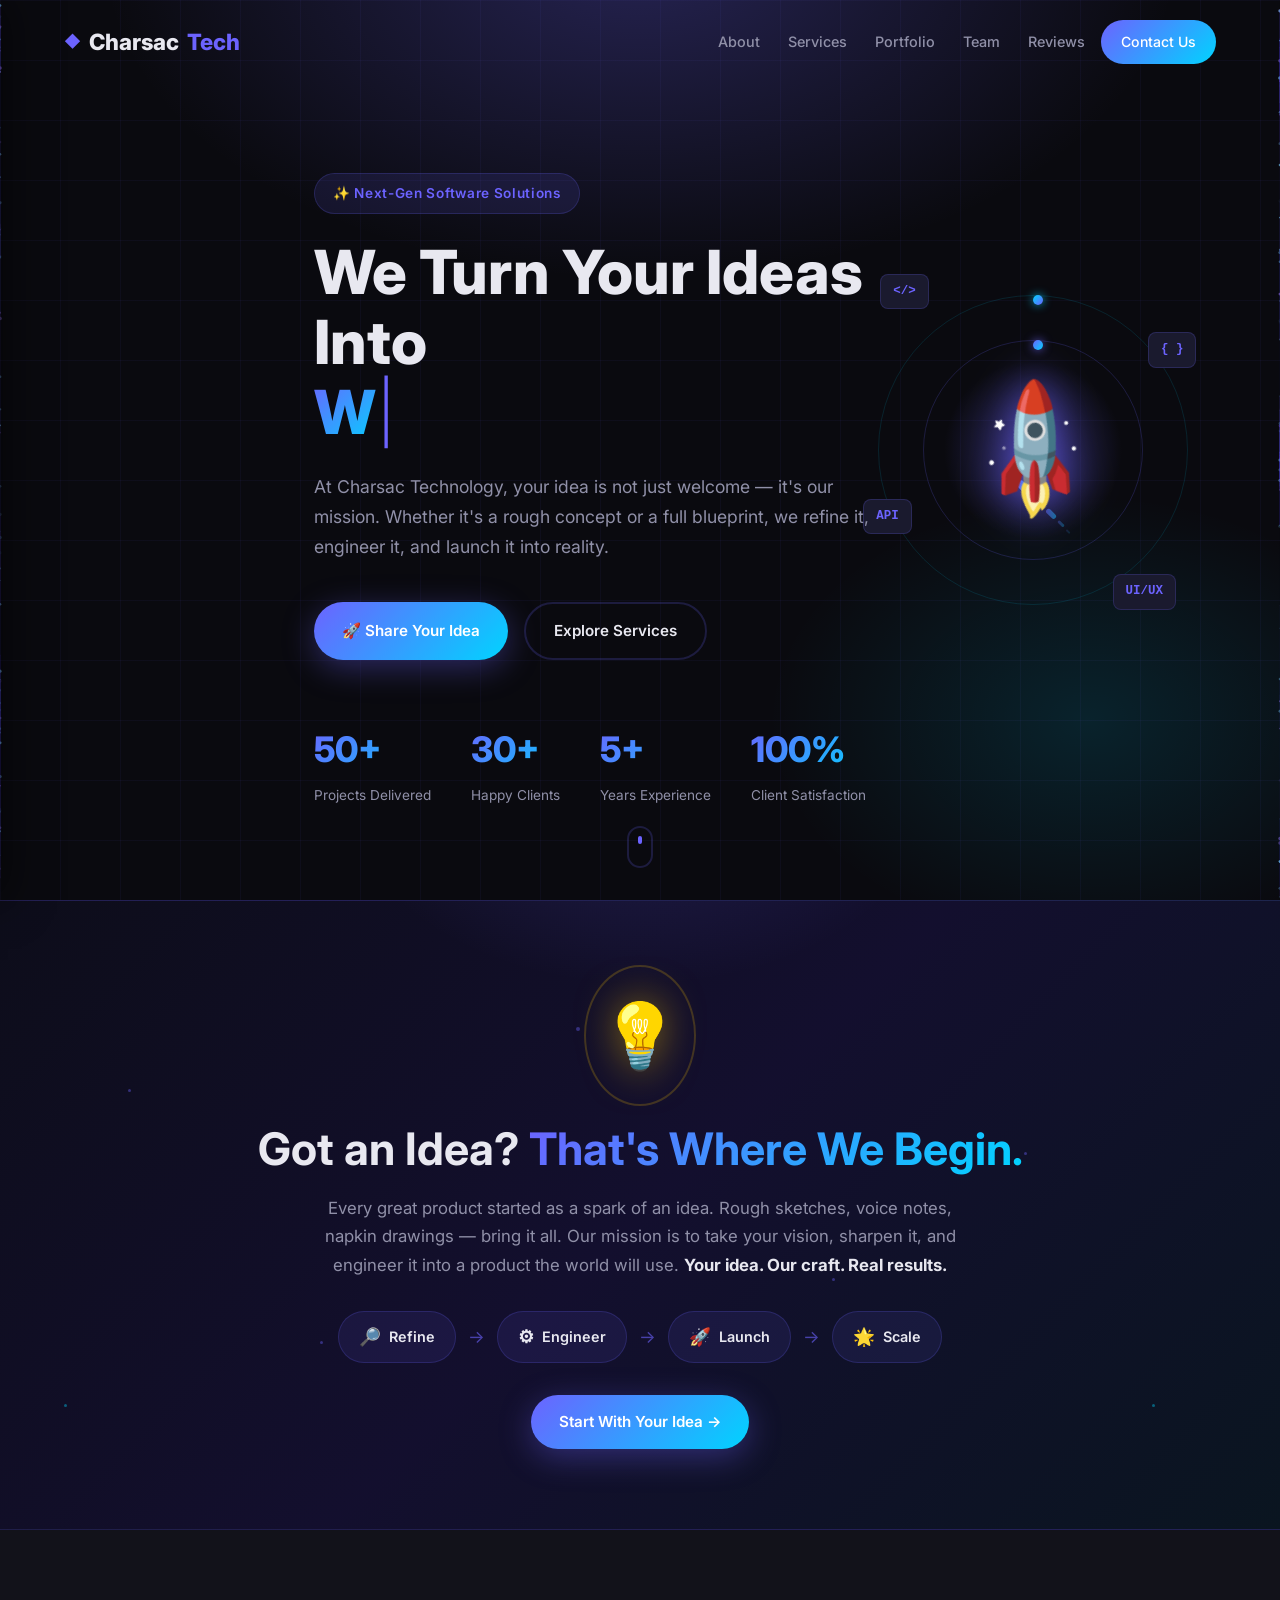
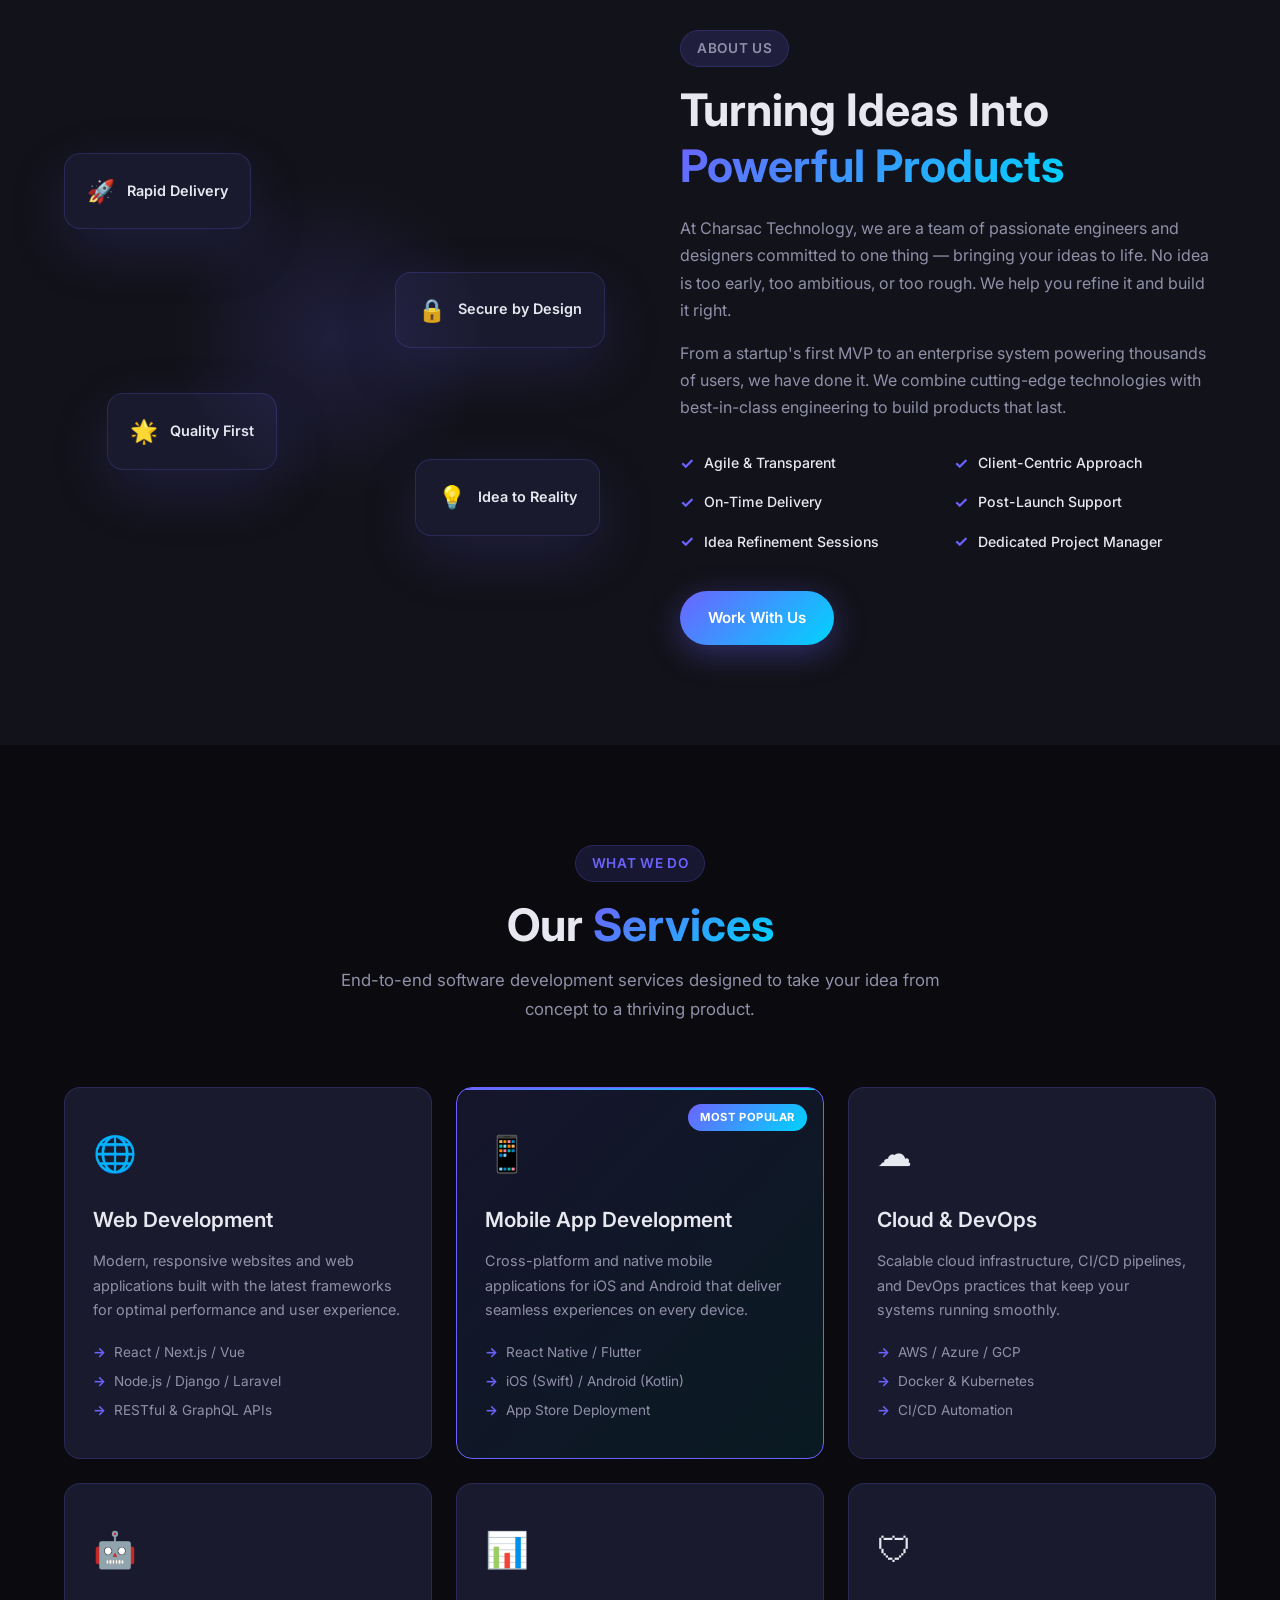
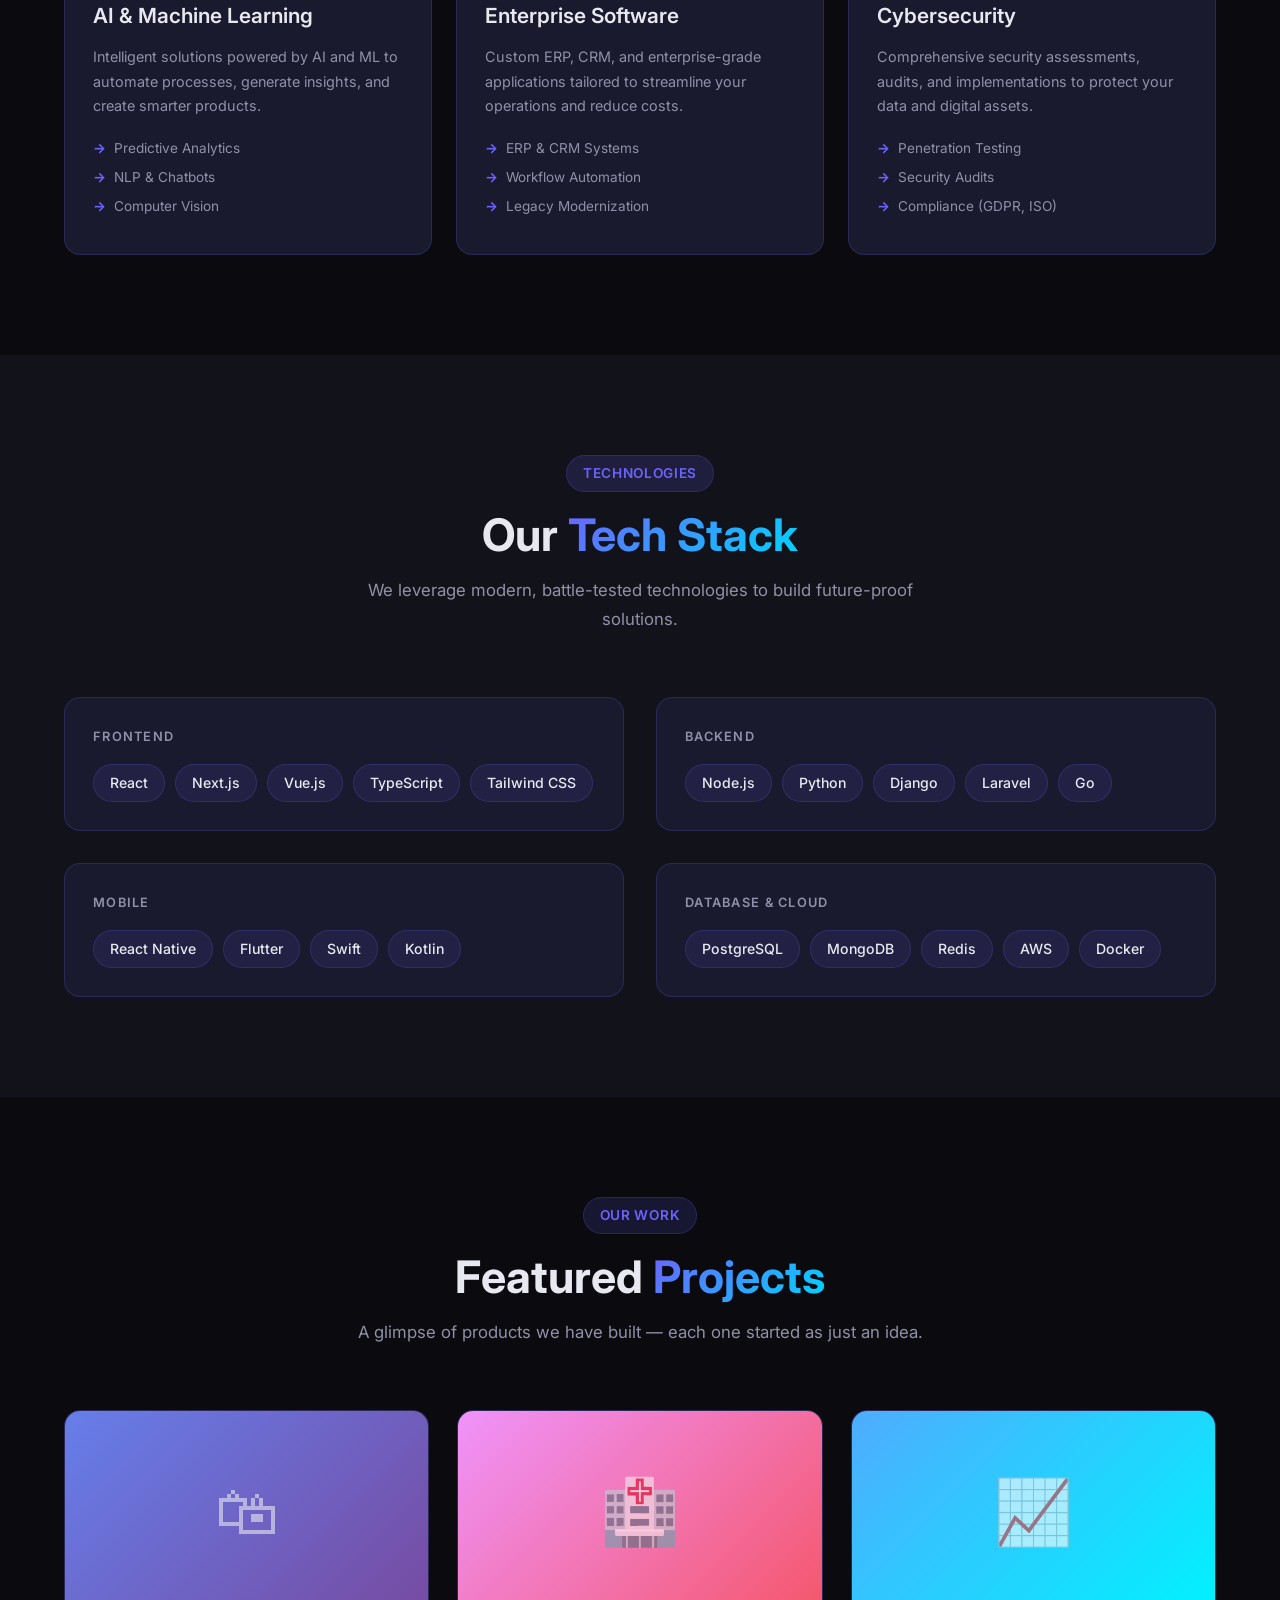
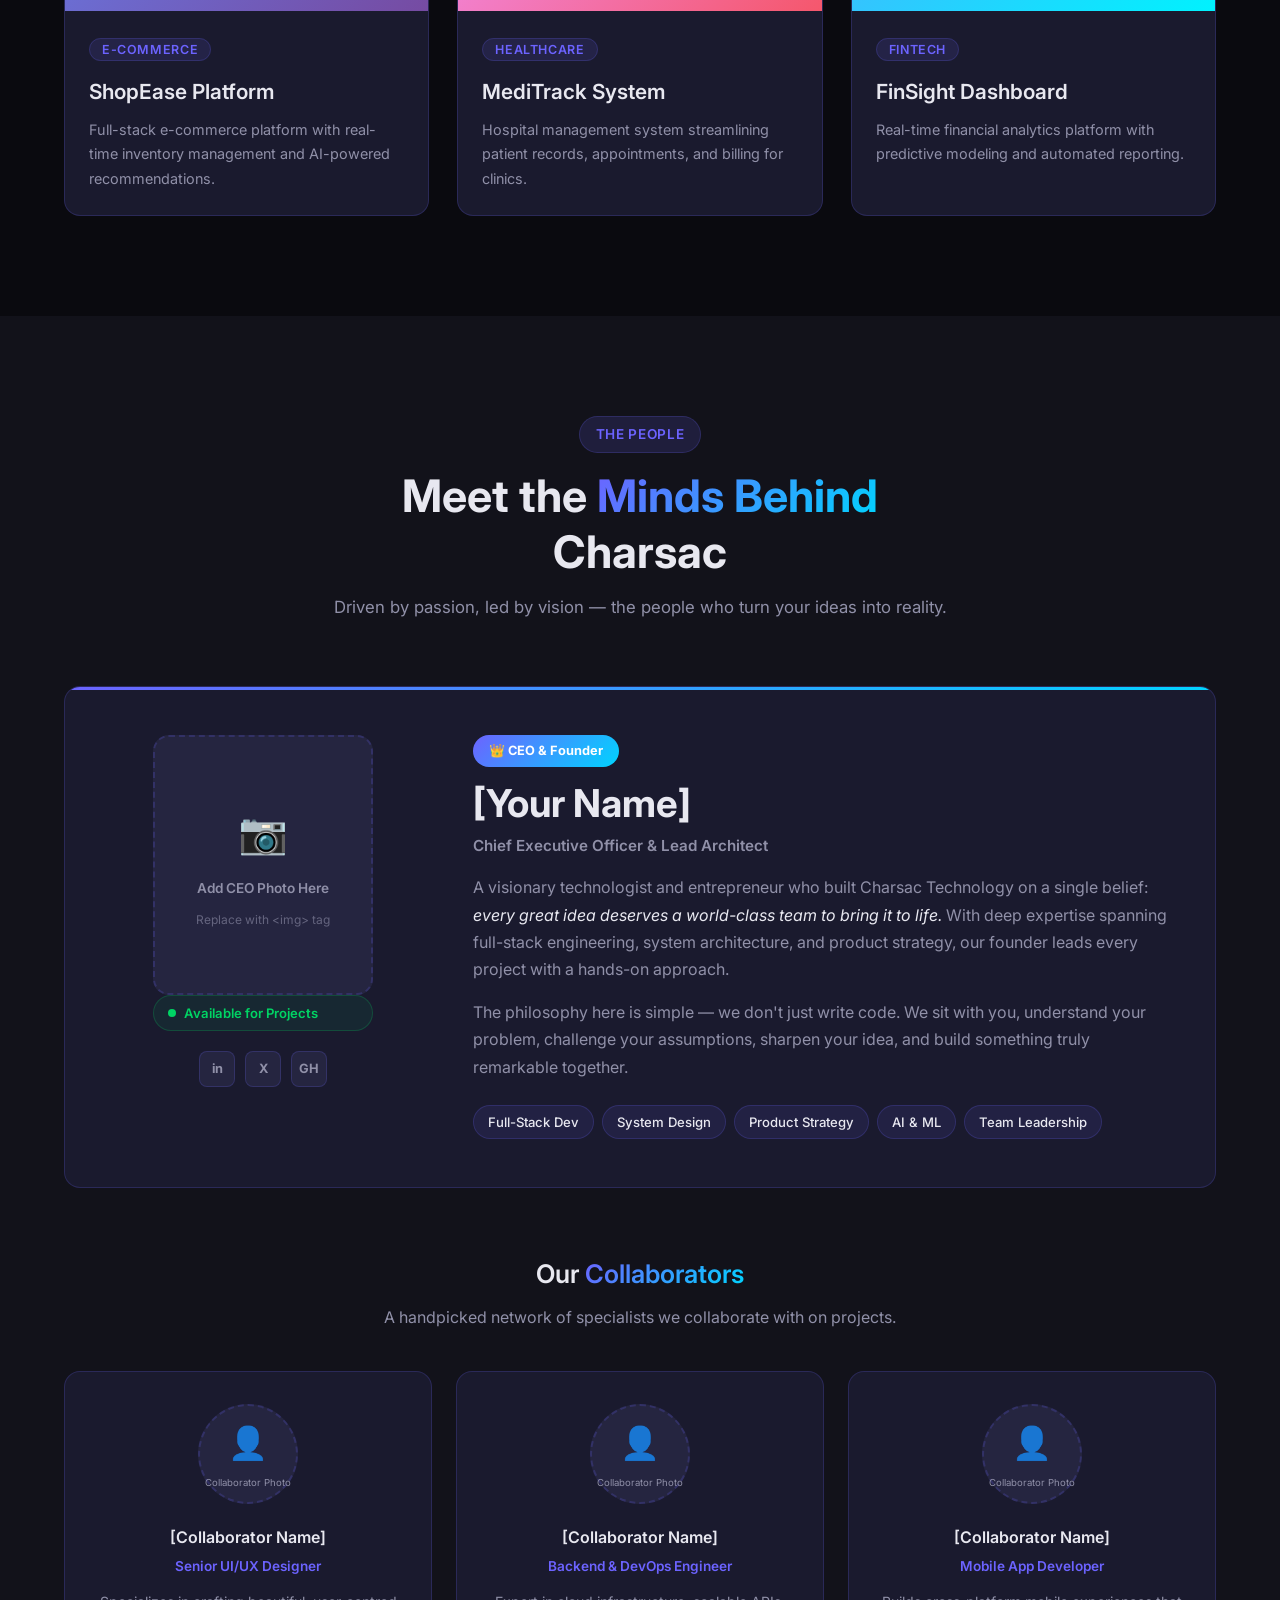
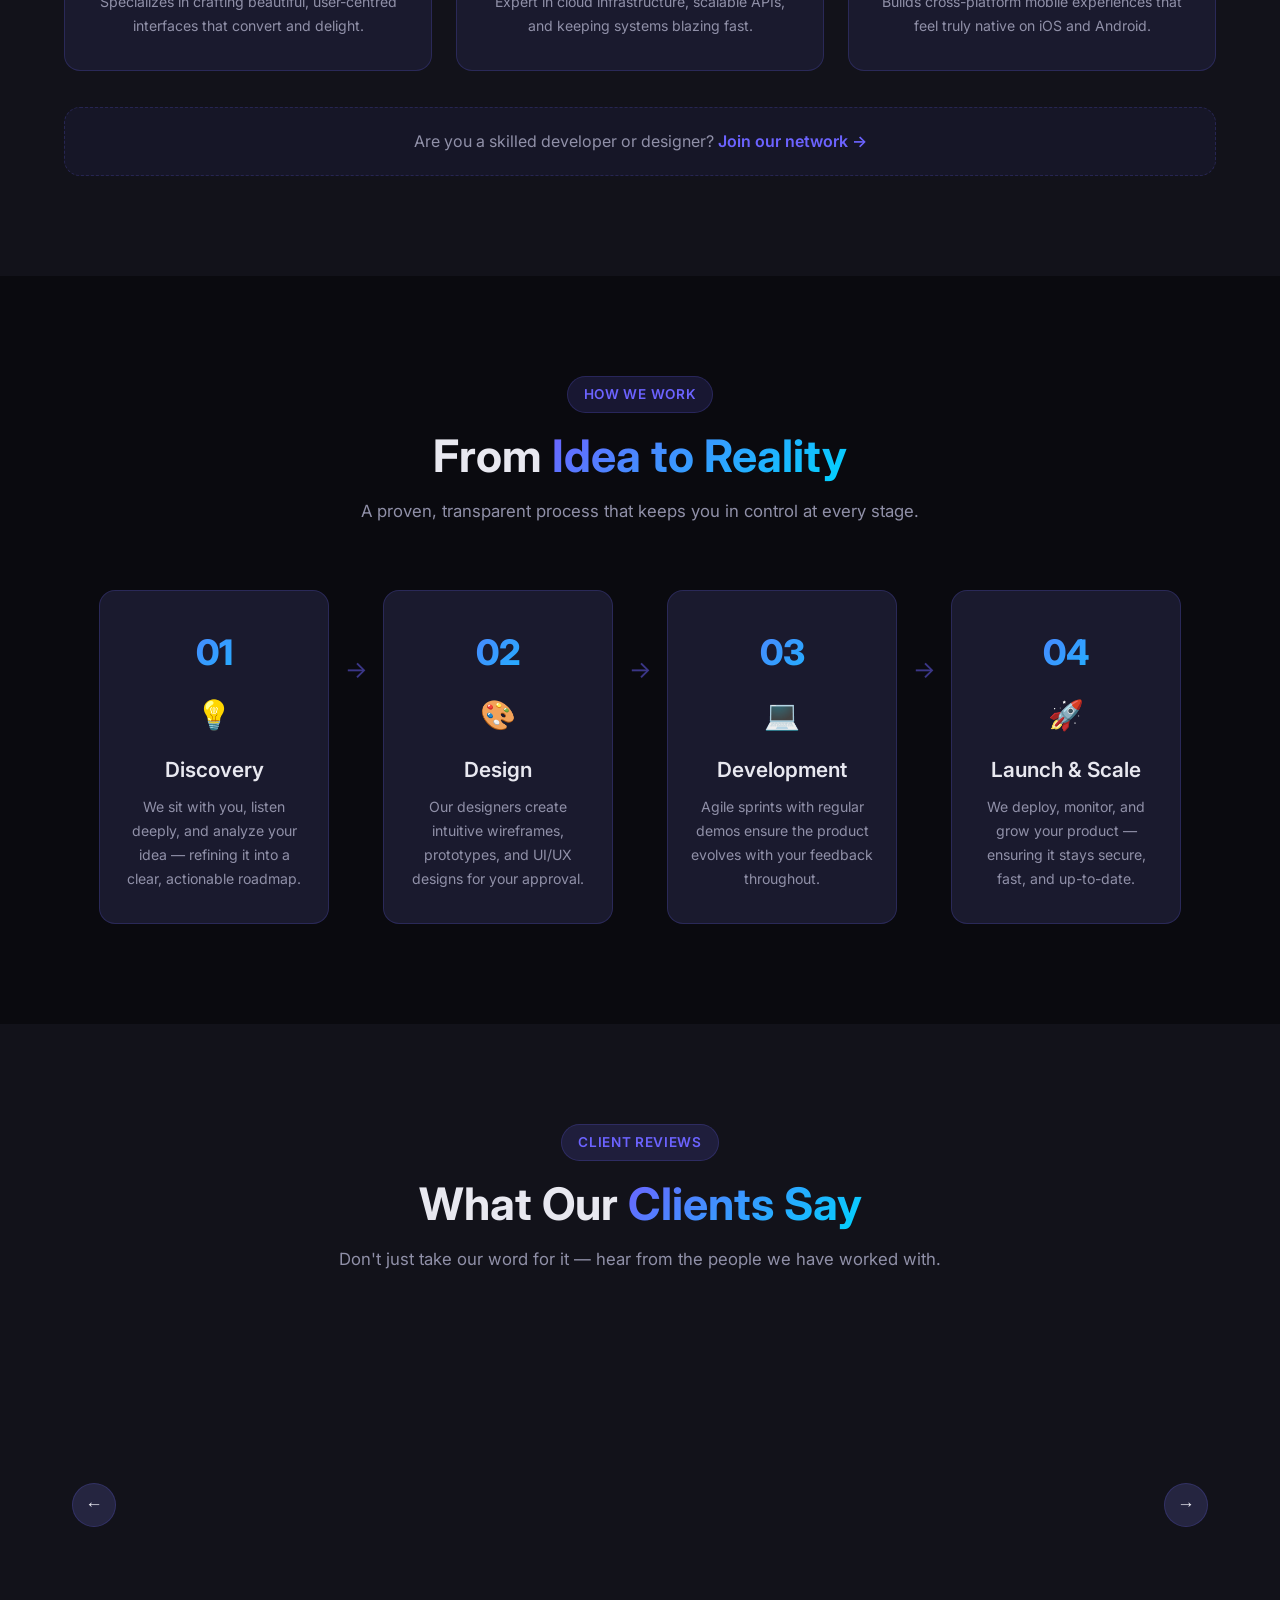
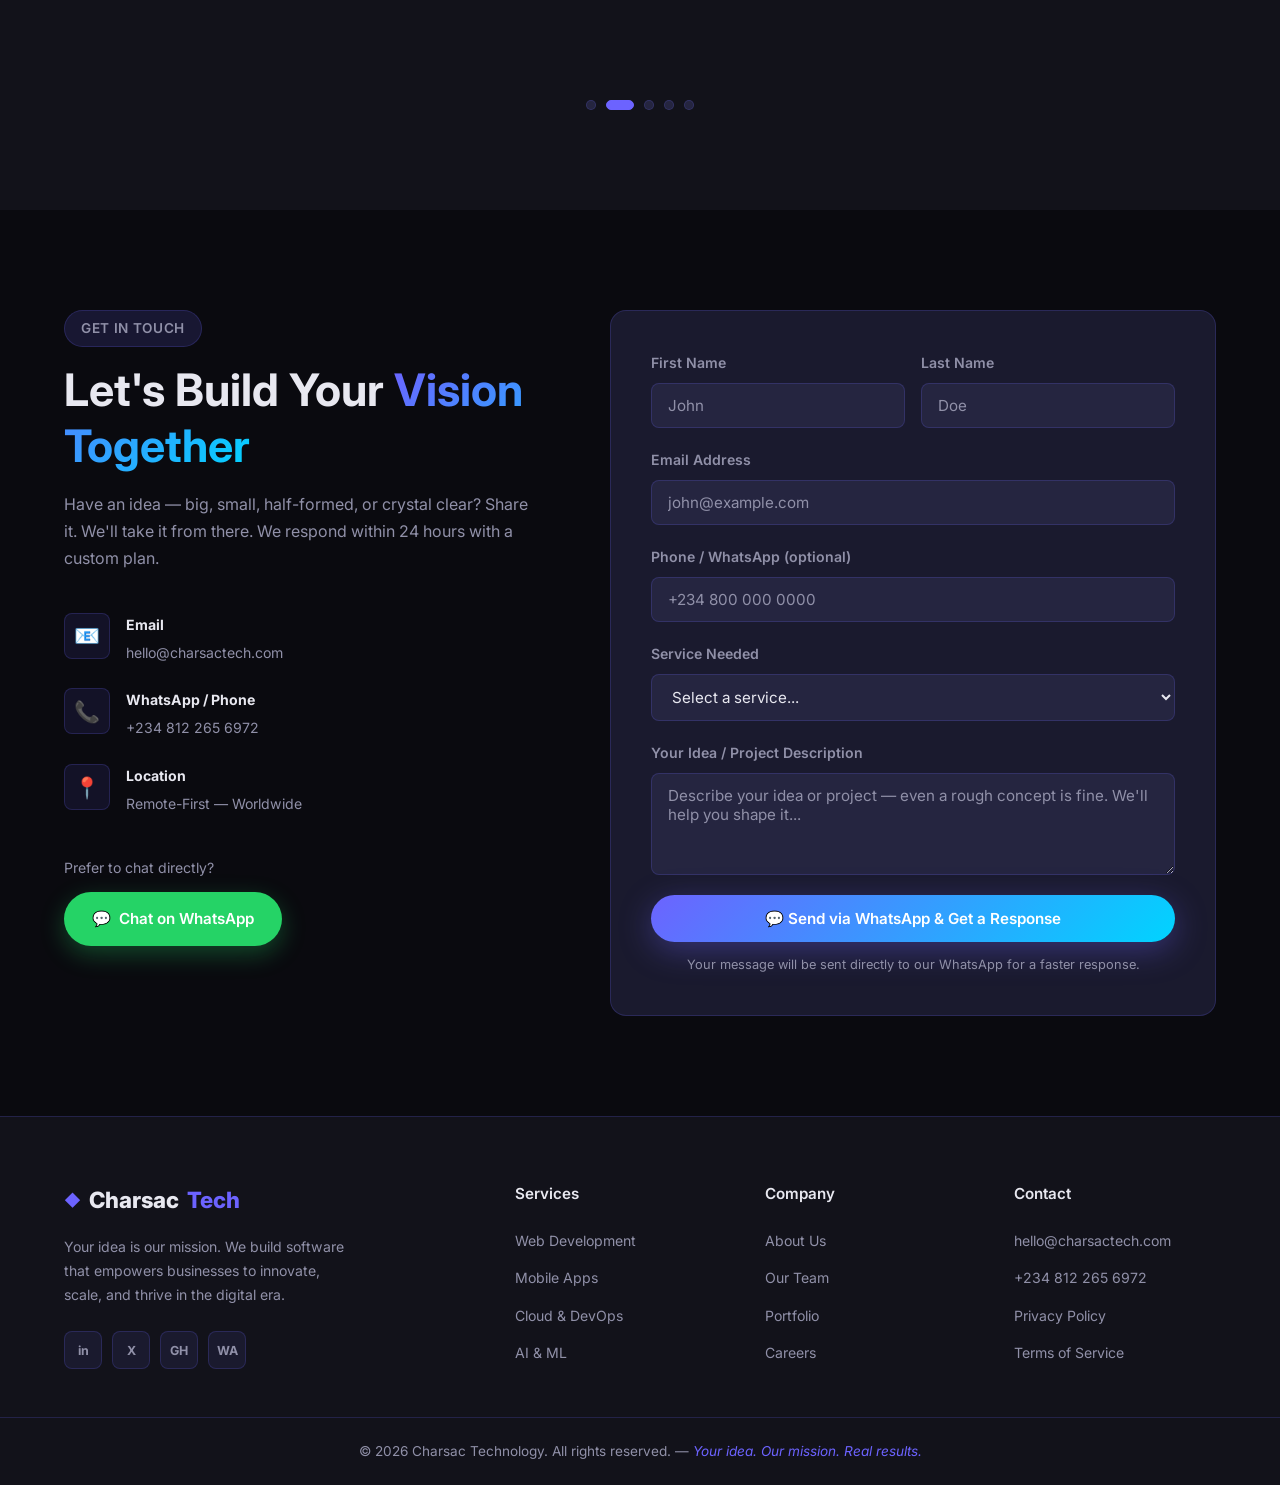
==== index.html @ 3bac7979 "Charsac Proposed Design" ====
<!DOCTYPE html>
<html lang="en">
<head>
  <meta charset="UTF-8" />
  <meta name="viewport" content="width=device-width, initial-scale=1.0" />
  <title>Charsac Technology | Software Development Company</title>
  <link href="https://fonts.googleapis.com/css2?family=Inter:wght@300;400;500;600;700;800&display=swap" rel="stylesheet" />
  <link rel="stylesheet" href="style.css" />
</head>
<body>

  <!-- OFFCANVAS OVERLAY -->
  <div class="offcanvas-overlay" id="offcanvasOverlay"></div>

  <!-- OFFCANVAS PANEL (outside navbar to avoid stacking context trap) -->
  <ul class="nav-links" id="navLinks">
    <button class="nav-close" id="navClose" aria-label="Close menu">&#10005;</button>
    <a href="#home" class="nav-brand">
      <span style="color:var(--primary)">&#9670;</span>
      Charsac<span style="color:var(--primary)">Tech</span>
    </a>
    <li><a href="#about">About</a></li>
    <li><a href="#services">Services</a></li>
    <li><a href="#portfolio">Portfolio</a></li>
    <li><a href="#team">Team</a></li>
    <li><a href="#testimonials">Reviews</a></li>
    <li><a href="#contact" class="btn-nav">Contact Us</a></li>
  </ul>

  <!-- NAVBAR -->
  <nav class="navbar" id="navbar">
    <div class="container nav-container">
      <a href="#" class="logo">
        <span class="logo-icon">&#9670;</span>
        Charsac<span class="accent">Tech</span>
      </a>
      <div class="nav-desktop-links">
        <a href="#about">About</a>
        <a href="#services">Services</a>
        <a href="#portfolio">Portfolio</a>
        <a href="#team">Team</a>
        <a href="#testimonials">Reviews</a>
        <a href="#contact" class="btn-nav">Contact Us</a>
      </div>
      <button class="hamburger" id="hamburger" aria-label="Toggle menu">
        <span></span><span></span><span></span>
      </button>
    </div>
  </nav>

  <!-- HERO -->
  <section class="hero" id="home">
    <canvas id="heroCanvas"></canvas>
    <div class="hero-bg"></div>

    <!-- Rocket Scene -->
    <div class="rocket-scene" aria-hidden="true">
      <div class="orbit-ring ring-1"></div>
      <div class="orbit-ring ring-2"></div>
      <div class="orbit-dot dot-1"></div>
      <div class="orbit-dot dot-2"></div>
      <div class="rocket-glow"></div>
      <div class="rocket-body">&#128640;</div>
      <div class="rocket-trail">
        <span></span><span></span><span></span><span></span><span></span>
      </div>
      <div class="code-float float-1">&lt;/&gt;</div>
      <div class="code-float float-2">{ }</div>
      <div class="code-float float-3">API</div>
      <div class="code-float float-4">UI/UX</div>
    </div>

    <div class="container hero-content">
      <p class="hero-tag">&#10024; Next-Gen Software Solutions</p>
      <h1>We Turn Your Ideas Into<br/><span class="gradient-text" id="typewriter"></span><span class="cursor">|</span></h1>
      <p class="hero-sub">At Charsac Technology, your idea is not just welcome — it's our mission. Whether it's a rough concept or a full blueprint, we refine it, engineer it, and launch it into reality.</p>
      <div class="hero-cta">
        <a href="#contact" class="btn btn-primary">&#128640; Share Your Idea</a>
        <a href="#services" class="btn btn-outline">Explore Services</a>
      </div>
      <div class="hero-stats">
        <div class="stat"><span>50+</span><p>Projects Delivered</p></div>
        <div class="stat"><span>30+</span><p>Happy Clients</p></div>
        <div class="stat"><span>5+</span><p>Years Experience</p></div>
        <div class="stat"><span>100%</span><p>Client Satisfaction</p></div>
      </div>
    </div>
    <div class="scroll-indicator">
      <div class="scroll-dot"></div>
    </div>
  </section>

  <!-- MISSION BANNER -->
  <section class="mission">
    <div class="mission-particles" aria-hidden="true">
      <span></span><span></span><span></span><span></span><span></span>
      <span></span><span></span><span></span>
    </div>
    <div class="container mission-content">
      <div class="mission-icon-wrap">
        <span class="mission-bulb">&#128161;</span>
        <div class="mission-pulse"></div>
      </div>
      <div class="mission-text">
        <h2>Got an Idea? <span class="gradient-text">That's Where We Begin.</span></h2>
        <p>Every great product started as a spark of an idea. Rough sketches, voice notes, napkin drawings — bring it all. Our mission is to take your vision, sharpen it, and engineer it into a product the world will use. <strong>Your idea. Our craft. Real results.</strong></p>
        <div class="mission-pillars">
          <div class="pillar"><span>&#128270;</span> Refine</div>
          <div class="pillar-arrow">&#8594;</div>
          <div class="pillar"><span>&#9881;</span> Engineer</div>
          <div class="pillar-arrow">&#8594;</div>
          <div class="pillar"><span>&#128640;</span> Launch</div>
          <div class="pillar-arrow">&#8594;</div>
          <div class="pillar"><span>&#127775;</span> Scale</div>
        </div>
      </div>
      <a href="#contact" class="btn btn-primary">Start With Your Idea &#8594;</a>
    </div>
  </section>

  <!-- ABOUT -->
  <section class="about section" id="about">
    <div class="container about-grid">
      <div class="about-visual">
        <div class="about-card card-1">
          <div class="card-icon">&#128640;</div>
          <p>Rapid Delivery</p>
        </div>
        <div class="about-card card-2">
          <div class="card-icon">&#128274;</div>
          <p>Secure by Design</p>
        </div>
        <div class="about-card card-3">
          <div class="card-icon">&#127775;</div>
          <p>Quality First</p>
        </div>
        <div class="about-card card-4">
          <div class="card-icon">&#128161;</div>
          <p>Idea to Reality</p>
        </div>
        <div class="about-blob"></div>
      </div>
      <div class="about-text">
        <p class="section-tag">About Us</p>
        <h2>Turning Ideas Into <span class="gradient-text">Powerful Products</span></h2>
        <p>At Charsac Technology, we are a team of passionate engineers and designers committed to one thing — bringing your ideas to life. No idea is too early, too ambitious, or too rough. We help you refine it and build it right.</p>
        <p>From a startup's first MVP to an enterprise system powering thousands of users, we have done it. We combine cutting-edge technologies with best-in-class engineering to build products that last.</p>
        <div class="about-values">
          <div class="value-item"><span class="check">&#10003;</span> Agile &amp; Transparent</div>
          <div class="value-item"><span class="check">&#10003;</span> Client-Centric Approach</div>
          <div class="value-item"><span class="check">&#10003;</span> On-Time Delivery</div>
          <div class="value-item"><span class="check">&#10003;</span> Post-Launch Support</div>
          <div class="value-item"><span class="check">&#10003;</span> Idea Refinement Sessions</div>
          <div class="value-item"><span class="check">&#10003;</span> Dedicated Project Manager</div>
        </div>
        <a href="#contact" class="btn btn-primary">Work With Us</a>
      </div>
    </div>
  </section>

  <!-- SERVICES -->
  <section class="services section" id="services">
    <div class="container">
      <div class="section-header">
        <p class="section-tag">What We Do</p>
        <h2>Our <span class="gradient-text">Services</span></h2>
        <p class="section-sub">End-to-end software development services designed to take your idea from concept to a thriving product.</p>
      </div>
      <div class="services-grid">
        <div class="service-card">
          <div class="service-icon">&#127760;</div>
          <h3>Web Development</h3>
          <p>Modern, responsive websites and web applications built with the latest frameworks for optimal performance and user experience.</p>
          <ul>
            <li>React / Next.js / Vue</li>
            <li>Node.js / Django / Laravel</li>
            <li>RESTful &amp; GraphQL APIs</li>
          </ul>
        </div>
        <div class="service-card featured">
          <div class="featured-badge">Most Popular</div>
          <div class="service-icon">&#128241;</div>
          <h3>Mobile App Development</h3>
          <p>Cross-platform and native mobile applications for iOS and Android that deliver seamless experiences on every device.</p>
          <ul>
            <li>React Native / Flutter</li>
            <li>iOS (Swift) / Android (Kotlin)</li>
            <li>App Store Deployment</li>
          </ul>
        </div>
        <div class="service-card">
          <div class="service-icon">&#9729;</div>
          <h3>Cloud &amp; DevOps</h3>
          <p>Scalable cloud infrastructure, CI/CD pipelines, and DevOps practices that keep your systems running smoothly.</p>
          <ul>
            <li>AWS / Azure / GCP</li>
            <li>Docker &amp; Kubernetes</li>
            <li>CI/CD Automation</li>
          </ul>
        </div>
        <div class="service-card">
          <div class="service-icon">&#129302;</div>
          <h3>AI &amp; Machine Learning</h3>
          <p>Intelligent solutions powered by AI and ML to automate processes, generate insights, and create smarter products.</p>
          <ul>
            <li>Predictive Analytics</li>
            <li>NLP &amp; Chatbots</li>
            <li>Computer Vision</li>
          </ul>
        </div>
        <div class="service-card">
          <div class="service-icon">&#128202;</div>
          <h3>Enterprise Software</h3>
          <p>Custom ERP, CRM, and enterprise-grade applications tailored to streamline your operations and reduce costs.</p>
          <ul>
            <li>ERP &amp; CRM Systems</li>
            <li>Workflow Automation</li>
            <li>Legacy Modernization</li>
          </ul>
        </div>
        <div class="service-card">
          <div class="service-icon">&#128737;</div>
          <h3>Cybersecurity</h3>
          <p>Comprehensive security assessments, audits, and implementations to protect your data and digital assets.</p>
          <ul>
            <li>Penetration Testing</li>
            <li>Security Audits</li>
            <li>Compliance (GDPR, ISO)</li>
          </ul>
        </div>
      </div>
    </div>
  </section>

  <!-- TECH STACK -->
  <section class="tech section" id="tech">
    <div class="container">
      <div class="section-header">
        <p class="section-tag">Technologies</p>
        <h2>Our <span class="gradient-text">Tech Stack</span></h2>
        <p class="section-sub">We leverage modern, battle-tested technologies to build future-proof solutions.</p>
      </div>
      <div class="tech-categories">
        <div class="tech-category">
          <h4>Frontend</h4>
          <div class="tech-pills">
            <span>React</span><span>Next.js</span><span>Vue.js</span><span>TypeScript</span><span>Tailwind CSS</span>
          </div>
        </div>
        <div class="tech-category">
          <h4>Backend</h4>
          <div class="tech-pills">
            <span>Node.js</span><span>Python</span><span>Django</span><span>Laravel</span><span>Go</span>
          </div>
        </div>
        <div class="tech-category">
          <h4>Mobile</h4>
          <div class="tech-pills">
            <span>React Native</span><span>Flutter</span><span>Swift</span><span>Kotlin</span>
          </div>
        </div>
        <div class="tech-category">
          <h4>Database &amp; Cloud</h4>
          <div class="tech-pills">
            <span>PostgreSQL</span><span>MongoDB</span><span>Redis</span><span>AWS</span><span>Docker</span>
          </div>
        </div>
      </div>
    </div>
  </section>

  <!-- PORTFOLIO -->
  <section class="portfolio section" id="portfolio">
    <div class="container">
      <div class="section-header">
        <p class="section-tag">Our Work</p>
        <h2>Featured <span class="gradient-text">Projects</span></h2>
        <p class="section-sub">A glimpse of products we have built — each one started as just an idea.</p>
      </div>
      <div class="portfolio-grid">
        <div class="portfolio-card">
          <div class="portfolio-img" style="background: linear-gradient(135deg, #667eea, #764ba2);">
            <div class="portfolio-overlay">
              <a href="#contact" class="btn btn-outline-sm">View Details</a>
            </div>
            <span class="portfolio-emoji">&#128717;</span>
          </div>
          <div class="portfolio-info">
            <span class="portfolio-tag">E-Commerce</span>
            <h3>ShopEase Platform</h3>
            <p>Full-stack e-commerce platform with real-time inventory management and AI-powered recommendations.</p>
          </div>
        </div>
        <div class="portfolio-card">
          <div class="portfolio-img" style="background: linear-gradient(135deg, #f093fb, #f5576c);">
            <div class="portfolio-overlay">
              <a href="#contact" class="btn btn-outline-sm">View Details</a>
            </div>
            <span class="portfolio-emoji">&#127973;</span>
          </div>
          <div class="portfolio-info">
            <span class="portfolio-tag">Healthcare</span>
            <h3>MediTrack System</h3>
            <p>Hospital management system streamlining patient records, appointments, and billing for clinics.</p>
          </div>
        </div>
        <div class="portfolio-card">
          <div class="portfolio-img" style="background: linear-gradient(135deg, #4facfe, #00f2fe);">
            <div class="portfolio-overlay">
              <a href="#contact" class="btn btn-outline-sm">View Details</a>
            </div>
            <span class="portfolio-emoji">&#128200;</span>
          </div>
          <div class="portfolio-info">
            <span class="portfolio-tag">FinTech</span>
            <h3>FinSight Dashboard</h3>
            <p>Real-time financial analytics platform with predictive modeling and automated reporting.</p>
          </div>
        </div>
      </div>
    </div>
  </section>

  <!-- TEAM / CEO -->
  <section class="team section" id="team">
    <div class="container">
      <div class="section-header">
        <p class="section-tag">The People</p>
        <h2>Meet the <span class="gradient-text">Minds Behind</span> Charsac</h2>
        <p class="section-sub">Driven by passion, led by vision — the people who turn your ideas into reality.</p>
      </div>

      <!-- CEO Spotlight -->
      <div class="ceo-spotlight">
        <div class="ceo-image-wrap">
          <div class="ceo-photo">
            <div class="photo-placeholder">
              <span class="photo-icon">&#128247;</span>
              <p>Add CEO Photo Here</p>
              <small>Replace with &lt;img&gt; tag</small>
            </div>
            <div class="ceo-status"><span class="status-dot"></span> Available for Projects</div>
          </div>
          <div class="ceo-social">
            <a href="#" aria-label="LinkedIn">in</a>
            <a href="#" aria-label="Twitter">X</a>
            <a href="#" aria-label="GitHub">GH</a>
          </div>
        </div>
        <div class="ceo-text">
          <span class="ceo-badge">&#128081; CEO &amp; Founder</span>
          <h2>[Your Name]</h2>
          <p class="ceo-title">Chief Executive Officer &amp; Lead Architect</p>
          <p>A visionary technologist and entrepreneur who built Charsac Technology on a single belief: <em>every great idea deserves a world-class team to bring it to life.</em> With deep expertise spanning full-stack engineering, system architecture, and product strategy, our founder leads every project with a hands-on approach.</p>
          <p>The philosophy here is simple — we don't just write code. We sit with you, understand your problem, challenge your assumptions, sharpen your idea, and build something truly remarkable together.</p>
          <div class="ceo-skills">
            <span>Full-Stack Dev</span><span>System Design</span><span>Product Strategy</span><span>AI &amp; ML</span><span>Team Leadership</span>
          </div>
        </div>
      </div>

      <!-- Collaborators -->
      <div class="collaborators">
        <h3 class="collab-title">Our <span class="gradient-text">Collaborators</span></h3>
        <p class="collab-sub">A handpicked network of specialists we collaborate with on projects.</p>
        <div class="collab-grid">
          <div class="collab-card">
            <div class="collab-photo">
              <div class="collab-placeholder">
                <span>&#128100;</span>
                <p>Collaborator Photo</p>
              </div>
            </div>
            <h4>[Collaborator Name]</h4>
            <p class="collab-role">Senior UI/UX Designer</p>
            <p class="collab-bio">Specializes in crafting beautiful, user-centred interfaces that convert and delight.</p>
          </div>
          <div class="collab-card">
            <div class="collab-photo">
              <div class="collab-placeholder">
                <span>&#128100;</span>
                <p>Collaborator Photo</p>
              </div>
            </div>
            <h4>[Collaborator Name]</h4>
            <p class="collab-role">Backend &amp; DevOps Engineer</p>
            <p class="collab-bio">Expert in cloud infrastructure, scalable APIs, and keeping systems blazing fast.</p>
          </div>
          <div class="collab-card">
            <div class="collab-photo">
              <div class="collab-placeholder">
                <span>&#128100;</span>
                <p>Collaborator Photo</p>
              </div>
            </div>
            <h4>[Collaborator Name]</h4>
            <p class="collab-role">Mobile App Developer</p>
            <p class="collab-bio">Builds cross-platform mobile experiences that feel truly native on iOS and Android.</p>
          </div>
        </div>
        <div class="join-team">
          <p>Are you a skilled developer or designer? <a href="#contact">Join our network &#8594;</a></p>
        </div>
      </div>
    </div>
  </section>

  <!-- PROCESS -->
  <section class="process section">
    <div class="container">
      <div class="section-header">
        <p class="section-tag">How We Work</p>
        <h2>From <span class="gradient-text">Idea to Reality</span></h2>
        <p class="section-sub">A proven, transparent process that keeps you in control at every stage.</p>
      </div>
      <div class="process-steps">
        <div class="process-step">
          <div class="step-num">01</div>
          <div class="step-icon">&#128161;</div>
          <h3>Discovery</h3>
          <p>We sit with you, listen deeply, and analyze your idea — refining it into a clear, actionable roadmap.</p>
        </div>
        <div class="process-arrow">&#8594;</div>
        <div class="process-step">
          <div class="step-num">02</div>
          <div class="step-icon">&#127912;</div>
          <h3>Design</h3>
          <p>Our designers create intuitive wireframes, prototypes, and UI/UX designs for your approval.</p>
        </div>
        <div class="process-arrow">&#8594;</div>
        <div class="process-step">
          <div class="step-num">03</div>
          <div class="step-icon">&#128187;</div>
          <h3>Development</h3>
          <p>Agile sprints with regular demos ensure the product evolves with your feedback throughout.</p>
        </div>
        <div class="process-arrow">&#8594;</div>
        <div class="process-step">
          <div class="step-num">04</div>
          <div class="step-icon">&#128640;</div>
          <h3>Launch &amp; Scale</h3>
          <p>We deploy, monitor, and grow your product — ensuring it stays secure, fast, and up-to-date.</p>
        </div>
      </div>
    </div>
  </section>

  <!-- TESTIMONIALS -->
  <section class="testimonials section" id="testimonials">
    <div class="container">
      <div class="section-header">
        <p class="section-tag">Client Reviews</p>
        <h2>What Our <span class="gradient-text">Clients Say</span></h2>
        <p class="section-sub">Don't just take our word for it — hear from the people we have worked with.</p>
      </div>
      <div class="testimonials-wrapper">
        <div class="testimonials-track" id="testimonialsTrack">

          <!-- Slide 1 -->
          <div class="testimonial-slide">
            <div class="testimonial-card">
              <div class="stars">&#9733;&#9733;&#9733;&#9733;&#9733;</div>
              <p class="testimonial-quote">"Charsac Technology turned my vague idea into a fully functional platform in under 3 months. They didn't just build what I asked — they improved it. The team's dedication and communication were exceptional throughout."</p>
              <div class="testimonial-author">
                <div class="author-avatar" style="background: linear-gradient(135deg, #6C63FF, #00D4FF);">
                  <span>AO</span>
                </div>
                <div>
                  <strong>Adebayo Okafor</strong>
                  <p>Founder, QuickMart Nigeria</p>
                </div>
              </div>
            </div>
          </div>

          <!-- Slide 2 -->
          <div class="testimonial-slide">
            <div class="testimonial-card">
              <div class="stars">&#9733;&#9733;&#9733;&#9733;&#9733;</div>
              <p class="testimonial-quote">"I came to them with just a concept scribbled in a notebook. Six months later we have a live healthcare app used by over 2,000 patients. They are more than developers — they are true partners in building something meaningful."</p>
              <div class="testimonial-author">
                <div class="author-avatar" style="background: linear-gradient(135deg, #f093fb, #f5576c);">
                  <span>FN</span>
                </div>
                <div>
                  <strong>Dr. Fatima Nwosu</strong>
                  <p>CEO, HealthBridge Africa</p>
                </div>
              </div>
            </div>
          </div>

          <!-- Slide 3 -->
          <div class="testimonial-slide">
            <div class="testimonial-card">
              <div class="stars">&#9733;&#9733;&#9733;&#9733;&#9733;</div>
              <p class="testimonial-quote">"Incredible team. Our fintech dashboard went from idea to production in record time. They challenged us to think bigger, delivered flawlessly, and have been rock-solid partners for post-launch support. Cannot recommend them enough."</p>
              <div class="testimonial-author">
                <div class="author-avatar" style="background: linear-gradient(135deg, #4facfe, #00f2fe);">
                  <span>EM</span>
                </div>
                <div>
                  <strong>Emmanuel Madu</strong>
                  <p>CTO, ClearPay Solutions</p>
                </div>
              </div>
            </div>
          </div>

          <!-- Slide 4 -->
          <div class="testimonial-slide">
            <div class="testimonial-card">
              <div class="stars">&#9733;&#9733;&#9733;&#9733;&#9733;</div>
              <p class="testimonial-quote">"What sets Charsac apart is their belief in your idea before you even fully believe in it yourself. They asked the right questions, pushed back where it mattered, and delivered a product that exceeded every expectation I had going in."</p>
              <div class="testimonial-author">
                <div class="author-avatar" style="background: linear-gradient(135deg, #43e97b, #38f9d7);">
                  <span>SI</span>
                </div>
                <div>
                  <strong>Sarah Ibrahim</strong>
                  <p>Product Lead, EduFlow Ltd</p>
                </div>
              </div>
            </div>
          </div>

          <!-- Slide 5 -->
          <div class="testimonial-slide">
            <div class="testimonial-card">
              <div class="stars">&#9733;&#9733;&#9733;&#9733;&#9733;</div>
              <p class="testimonial-quote">"Professional, proactive, and technically brilliant. They built our enterprise ERP system from the ground up and delivered on time. Their post-launch support is outstanding — any issue is resolved within hours."</p>
              <div class="testimonial-author">
                <div class="author-avatar" style="background: linear-gradient(135deg, #fa709a, #fee140);">
                  <span>KC</span>
                </div>
                <div>
                  <strong>Kingsley Chukwu</strong>
                  <p>Director of Operations, Vanta Group</p>
                </div>
              </div>
            </div>
          </div>

        </div>

        <!-- Slider Controls -->
        <button class="slider-btn prev-btn" id="prevBtn" aria-label="Previous">&#8592;</button>
        <button class="slider-btn next-btn" id="nextBtn" aria-label="Next">&#8594;</button>
      </div>

      <!-- Dots -->
      <div class="slider-dots" id="sliderDots">
        <button class="dot active" data-index="0" aria-label="Go to slide 1"></button>
        <button class="dot" data-index="1" aria-label="Go to slide 2"></button>
        <button class="dot" data-index="2" aria-label="Go to slide 3"></button>
        <button class="dot" data-index="3" aria-label="Go to slide 4"></button>
        <button class="dot" data-index="4" aria-label="Go to slide 5"></button>
      </div>
    </div>
  </section>

  <!-- CONTACT -->
  <section class="contact section" id="contact">
    <div class="container contact-grid">
      <div class="contact-info">
        <p class="section-tag">Get In Touch</p>
        <h2>Let's Build Your <span class="gradient-text">Vision Together</span></h2>
        <p>Have an idea — big, small, half-formed, or crystal clear? Share it. We'll take it from there. We respond within 24 hours with a custom plan.</p>
        <div class="contact-details">
          <div class="contact-item">
            <span class="contact-icon">&#128231;</span>
            <div>
              <strong>Email</strong>
              <p>hello@charsactech.com</p>
            </div>
          </div>
          <div class="contact-item">
            <span class="contact-icon">&#128222;</span>
            <div>
              <strong>WhatsApp / Phone</strong>
              <p>+234 812 265 6972</p>
            </div>
          </div>
          <div class="contact-item">
            <span class="contact-icon">&#128205;</span>
            <div>
              <strong>Location</strong>
              <p>Remote-First &mdash; Worldwide</p>
            </div>
          </div>
        </div>
        <div class="wa-direct">
          <p>Prefer to chat directly?</p>
          <a href="https://wa.me/2348122656972" target="_blank" rel="noopener" class="btn btn-wa">
            <span>&#128172;</span> Chat on WhatsApp
          </a>
        </div>
      </div>
      <form class="contact-form" id="contactForm" novalidate>
        <div class="form-row">
          <div class="form-group">
            <label for="fname">First Name</label>
            <input type="text" id="fname" placeholder="John" required />
          </div>
          <div class="form-group">
            <label for="lname">Last Name</label>
            <input type="text" id="lname" placeholder="Doe" required />
          </div>
        </div>
        <div class="form-group">
          <label for="email">Email Address</label>
          <input type="email" id="email" placeholder="john@example.com" required />
        </div>
        <div class="form-group">
          <label for="phone">Phone / WhatsApp (optional)</label>
          <input type="tel" id="phone" placeholder="+234 800 000 0000" />
        </div>
        <div class="form-group">
          <label for="service">Service Needed</label>
          <select id="service">
            <option value="">Select a service...</option>
            <option>Web Development</option>
            <option>Mobile App Development</option>
            <option>Cloud &amp; DevOps</option>
            <option>AI &amp; Machine Learning</option>
            <option>Enterprise Software</option>
            <option>Cybersecurity</option>
            <option>Just an Idea — Help Me Figure It Out</option>
          </select>
        </div>
        <div class="form-group">
          <label for="message">Your Idea / Project Description</label>
          <textarea id="message" rows="4" placeholder="Describe your idea or project — even a rough concept is fine. We'll help you shape it..." required></textarea>
        </div>
        <button type="submit" class="btn btn-primary btn-full" id="submitBtn">
          <span id="btnText">&#128172; Send via WhatsApp &amp; Get a Response</span>
        </button>
        <p class="form-note">Your message will be sent directly to our WhatsApp for a faster response.</p>
        <div class="form-success" id="formSuccess">
          &#128640; Message sent! Opening WhatsApp now. We'll get back to you shortly.
        </div>
      </form>
    </div>
  </section>

  <!-- FOOTER -->
  <footer class="footer">
    <div class="container footer-grid">
      <div class="footer-brand">
        <a href="#" class="logo">
          <span class="logo-icon">&#9670;</span>
          Charsac<span class="accent">Tech</span>
        </a>
        <p>Your idea is our mission. We build software that empowers businesses to innovate, scale, and thrive in the digital era.</p>
        <div class="social-links">
          <a href="#" aria-label="LinkedIn">in</a>
          <a href="#" aria-label="Twitter">X</a>
          <a href="#" aria-label="GitHub">GH</a>
          <a href="https://wa.me/2348122656972" target="_blank" rel="noopener" aria-label="WhatsApp">WA</a>
        </div>
      </div>
      <div class="footer-col">
        <h4>Services</h4>
        <ul>
          <li><a href="#services">Web Development</a></li>
          <li><a href="#services">Mobile Apps</a></li>
          <li><a href="#services">Cloud &amp; DevOps</a></li>
          <li><a href="#services">AI &amp; ML</a></li>
        </ul>
      </div>
      <div class="footer-col">
        <h4>Company</h4>
        <ul>
          <li><a href="#about">About Us</a></li>
          <li><a href="#team">Our Team</a></li>
          <li><a href="#portfolio">Portfolio</a></li>
          <li><a href="#contact">Careers</a></li>
        </ul>
      </div>
      <div class="footer-col">
        <h4>Contact</h4>
        <ul>
          <li><a href="mailto:hello@charsactech.com">hello@charsactech.com</a></li>
          <li><a href="https://wa.me/2348122656972" target="_blank" rel="noopener">+234 812 265 6972</a></li>
          <li><a href="#">Privacy Policy</a></li>
          <li><a href="#">Terms of Service</a></li>
        </ul>
      </div>
    </div>
    <div class="footer-bottom">
      <p>&copy; 2026 Charsac Technology. All rights reserved. &mdash; <em>Your idea. Our mission. Real results.</em></p>
    </div>
  </footer>

  <script src="script.js"></script>
</body>
</html>
---- style.css ----
/* ========================================
   CHARSAC TECHNOLOGY — STYLESHEET v2
   ======================================== */

*, *::before, *::after {
  box-sizing: border-box;
  margin: 0;
  padding: 0;
}

:root {
  --primary: #6C63FF;
  --primary-dark: #5A52D5;
  --secondary: #00D4FF;
  --accent: #FF6B6B;
  --green: #00D464;
  --wa: #25D366;
  --dark: #0A0A0F;
  --dark-2: #12121A;
  --dark-3: #1A1A2E;
  --dark-4: #252540;
  --text: #E8E8F0;
  --text-muted: #9090A8;
  --border: rgba(108, 99, 255, 0.2);
  --gradient: linear-gradient(135deg, #6C63FF, #00D4FF);
  --shadow: 0 20px 60px rgba(108, 99, 255, 0.15);
  --radius: 16px;
  --radius-sm: 8px;
  --transition: 0.3s ease;
}

html { scroll-behavior: smooth; }

body {
  font-family: 'Inter', -apple-system, BlinkMacSystemFont, sans-serif;
  background: var(--dark);
  color: var(--text);
  line-height: 1.7;
  overflow-x: hidden;
}

.container {
  max-width: 1200px;
  margin: 0 auto;
  padding: 0 24px;
}

.section { padding: 100px 0; }

/* ======== TYPOGRAPHY ======== */
h1 { font-size: clamp(2.4rem, 5vw, 3.8rem); font-weight: 800; line-height: 1.15; }
h2 { font-size: clamp(2rem, 3.5vw, 2.8rem); font-weight: 700; line-height: 1.25; }
h3 { font-size: 1.3rem; font-weight: 600; }
h4 { font-size: 1rem; font-weight: 600; }

.gradient-text {
  background: var(--gradient);
  -webkit-background-clip: text;
  -webkit-text-fill-color: transparent;
  background-clip: text;
}

.section-tag {
  display: inline-block;
  background: rgba(108, 99, 255, 0.15);
  color: var(--primary);
  border: 1px solid var(--border);
  border-radius: 100px;
  padding: 6px 16px;
  font-size: 0.85rem;
  font-weight: 600;
  letter-spacing: 0.05em;
  text-transform: uppercase;
  margin-bottom: 16px;
}

.section-header {
  text-align: center;
  max-width: 620px;
  margin: 0 auto 64px;
}

.section-sub {
  color: var(--text-muted);
  margin-top: 12px;
  font-size: 1.05rem;
}

/* ======== BUTTONS ======== */
.btn {
  display: inline-flex;
  align-items: center;
  gap: 8px;
  padding: 14px 28px;
  border-radius: 100px;
  font-weight: 600;
  font-size: 0.95rem;
  text-decoration: none;
  cursor: pointer;
  border: none;
  transition: var(--transition);
  white-space: nowrap;
  font-family: inherit;
}

.btn-primary {
  background: var(--gradient);
  color: #fff;
  box-shadow: 0 8px 32px rgba(108, 99, 255, 0.35);
}

.btn-primary:hover {
  transform: translateY(-2px);
  box-shadow: 0 12px 40px rgba(108, 99, 255, 0.5);
}

.btn-outline {
  background: transparent;
  color: var(--text);
  border: 2px solid var(--border);
}

.btn-outline:hover {
  border-color: var(--primary);
  color: var(--primary);
  background: rgba(108, 99, 255, 0.08);
}

.btn-outline-sm {
  display: inline-flex;
  align-items: center;
  padding: 10px 22px;
  border-radius: 100px;
  font-weight: 600;
  font-size: 0.85rem;
  text-decoration: none;
  background: rgba(255, 255, 255, 0.1);
  color: #fff;
  border: 2px solid rgba(255, 255, 255, 0.4);
  backdrop-filter: blur(10px);
  transition: var(--transition);
}

.btn-outline-sm:hover {
  background: rgba(255, 255, 255, 0.2);
  border-color: #fff;
}

.btn-wa {
  background: var(--wa);
  color: #fff;
  box-shadow: 0 8px 24px rgba(37, 211, 102, 0.3);
}

.btn-wa:hover {
  transform: translateY(-2px);
  box-shadow: 0 12px 32px rgba(37, 211, 102, 0.5);
}

.btn-full { width: 100%; justify-content: center; }

/* ======== NAVBAR ======== */
.navbar {
  position: fixed;
  top: 0;
  left: 0;
  right: 0;
  z-index: 1000;
  padding: 20px 0;
  transition: var(--transition);
}

.navbar.scrolled {
  background: rgba(10, 10, 15, 0.92);
  backdrop-filter: blur(20px);
  padding: 14px 0;
  border-bottom: 1px solid var(--border);
}

.nav-container {
  display: flex;
  align-items: center;
  justify-content: space-between;
}

.logo {
  font-size: 1.4rem;
  font-weight: 800;
  color: var(--text);
  text-decoration: none;
  display: flex;
  align-items: center;
  gap: 8px;
}

.logo-icon { color: var(--primary); font-size: 1rem; }
.accent { color: var(--primary); }

/* Desktop nav links */
.nav-desktop-links {
  display: flex;
  align-items: center;
  gap: 4px;
}

.nav-desktop-links a {
  color: var(--text-muted);
  text-decoration: none;
  font-weight: 500;
  font-size: 0.9rem;
  padding: 8px 12px;
  border-radius: var(--radius-sm);
  transition: var(--transition);
}

.nav-desktop-links a:hover { color: var(--text); }

/* Offcanvas panel — always fixed, slides in on mobile */
.nav-links {
  position: fixed;
  top: 0;
  left: 0;
  width: 280px;
  height: 100vh;
  background: var(--dark-2);
  border-right: 1px solid var(--border);
  padding: 72px 24px 40px;
  list-style: none;
  display: flex;
  flex-direction: column;
  gap: 4px;
  z-index: 1200;
  transform: translateX(-100%);
  transition: transform 0.35s cubic-bezier(0.4, 0, 0.2, 1);
  overflow-y: auto;
  box-shadow: 8px 0 40px rgba(0, 0, 0, 0.5);
}

.nav-links.open {
  transform: translateX(0);
}

.nav-links a {
  color: var(--text-muted);
  text-decoration: none;
  font-weight: 500;
  font-size: 1rem;
  padding: 12px 16px;
  border-radius: var(--radius-sm);
  transition: var(--transition);
  display: block;
  border-bottom: 1px solid rgba(108, 99, 255, 0.08);
}

.nav-links a:hover { color: var(--text); background: rgba(108,99,255,0.07); }

.nav-links .btn-nav {
  margin-top: 12px;
  text-align: center;
  border-bottom: none !important;
  background: var(--gradient);
  color: #fff !important;
  border-radius: 100px !important;
  padding: 12px 20px !important;
  display: block;
}

/* Close X button inside panel */
.nav-close {
  position: absolute;
  top: 18px;
  right: 18px;
  width: 36px;
  height: 36px;
  background: var(--dark-4);
  border: 1px solid var(--border);
  border-radius: 50%;
  display: flex;
  align-items: center;
  justify-content: center;
  cursor: pointer;
  color: var(--text);
  font-size: 1rem;
  line-height: 1;
  transition: var(--transition);
  flex-shrink: 0;
}

.nav-close:hover {
  background: var(--accent);
  border-color: var(--accent);
  color: #fff;
}

/* Panel brand row */
.nav-brand {
  display: flex !important;
  align-items: center;
  gap: 8px;
  font-size: 1.2rem;
  font-weight: 800;
  color: var(--text) !important;
  text-decoration: none;
  margin-bottom: 12px;
  padding-bottom: 16px;
  border-bottom: 1px solid var(--border) !important;
  background: none !important;
}

.btn-nav {
  background: var(--gradient) !important;
  color: #fff !important;
  padding: 10px 20px !important;
  border-radius: 100px !important;
  font-size: 0.88rem !important;
}

.hamburger {
  display: none;
  flex-direction: column;
  gap: 5px;
  background: none;
  border: none;
  cursor: pointer;
  padding: 4px;
  z-index: 1300;
  position: relative;
}

.hamburger span {
  display: block;
  width: 24px;
  height: 2px;
  background: var(--text);
  border-radius: 2px;
  transition: var(--transition);
}

/* ======== OFFCANVAS OVERLAY ======== */
.offcanvas-overlay {
  display: none;
  position: fixed;
  inset: 0;
  background: rgba(0, 0, 0, 0.65);
  z-index: 1050;
  opacity: 0;
  transition: opacity 0.35s ease;
}

.offcanvas-overlay.active {
  display: block;
  opacity: 1;
}

/* ======== HERO ======== */
.hero {
  min-height: 100vh;
  display: flex;
  align-items: center;
  position: relative;
  overflow: hidden;
  padding-top: 80px;
}

#heroCanvas {
  position: absolute;
  inset: 0;
  width: 100%;
  height: 100%;
  pointer-events: none;
  z-index: 0;
}

.hero-bg {
  position: absolute;
  inset: 0;
  background:
    radial-gradient(ellipse 70% 60% at 50% -5%, rgba(108, 99, 255, 0.28) 0%, transparent 60%),
    radial-gradient(ellipse 50% 50% at 85% 80%, rgba(0, 212, 255, 0.12) 0%, transparent 50%);
  z-index: 0;
}

.hero-bg::after {
  content: '';
  position: absolute;
  inset: 0;
  background-image:
    linear-gradient(rgba(108, 99, 255, 0.05) 1px, transparent 1px),
    linear-gradient(90deg, rgba(108, 99, 255, 0.05) 1px, transparent 1px);
  background-size: 60px 60px;
}

.hero-content {
  position: relative;
  z-index: 2;
  padding: 60px 24px;
  max-width: 700px;
}

.hero-tag {
  display: inline-flex;
  align-items: center;
  gap: 8px;
  background: rgba(108, 99, 255, 0.12);
  border: 1px solid var(--border);
  border-radius: 100px;
  padding: 8px 18px;
  font-size: 0.85rem;
  font-weight: 600;
  color: var(--primary);
  margin-bottom: 24px;
  letter-spacing: 0.05em;
  animation: fadeInDown 0.8s ease both;
}

.hero h1 {
  margin-bottom: 24px;
  animation: fadeInUp 0.8s ease 0.2s both;
  min-height: 2.4em;
}

/* Typewriter */
#typewriter {
  display: inline;
}

.cursor {
  display: inline-block;
  color: var(--primary);
  font-weight: 300;
  animation: blink 0.9s step-end infinite;
  margin-left: 2px;
}

@keyframes blink {
  0%, 100% { opacity: 1; }
  50% { opacity: 0; }
}

.hero-sub {
  font-size: 1.1rem;
  color: var(--text-muted);
  max-width: 560px;
  margin-bottom: 40px;
  animation: fadeInUp 0.8s ease 0.4s both;
}

.hero-cta {
  display: flex;
  gap: 16px;
  flex-wrap: wrap;
  margin-bottom: 60px;
  animation: fadeInUp 0.8s ease 0.6s both;
}

.hero-stats {
  display: flex;
  gap: 40px;
  flex-wrap: wrap;
  animation: fadeInUp 0.8s ease 0.8s both;
}

.stat span {
  display: block;
  font-size: 2.2rem;
  font-weight: 800;
  background: var(--gradient);
  -webkit-background-clip: text;
  -webkit-text-fill-color: transparent;
  background-clip: text;
}

.stat p {
  color: var(--text-muted);
  font-size: 0.85rem;
  margin-top: 4px;
}

/* ======== ROCKET SCENE ======== */
.rocket-scene {
  position: absolute;
  right: 6%;
  top: 50%;
  transform: translateY(-50%);
  width: 340px;
  height: 420px;
  z-index: 1;
  pointer-events: none;
}

.rocket-body {
  position: absolute;
  top: 50%;
  left: 50%;
  transform: translate(-50%, -50%) rotate(-45deg);
  font-size: 6rem;
  z-index: 4;
  animation: rocketFloat 3.5s ease-in-out infinite;
  filter: drop-shadow(0 0 20px rgba(108, 99, 255, 0.7));
}

@keyframes rocketFloat {
  0%, 100% { transform: translate(-50%, -50%) rotate(-45deg) translateY(0); }
  33%       { transform: translate(-50%, -50%) rotate(-45deg) translateY(-18px); }
  66%       { transform: translate(-50%, -50%) rotate(-45deg) translateY(-8px); }
}

.rocket-glow {
  position: absolute;
  top: 50%;
  left: 50%;
  transform: translate(-50%, -50%);
  width: 180px;
  height: 180px;
  background: radial-gradient(circle, rgba(108, 99, 255, 0.35) 0%, transparent 70%);
  border-radius: 50%;
  animation: glowPulse 2.5s ease-in-out infinite;
  z-index: 3;
}

@keyframes glowPulse {
  0%, 100% { transform: translate(-50%, -50%) scale(1); opacity: 0.8; }
  50%       { transform: translate(-50%, -50%) scale(1.3); opacity: 0.4; }
}

/* Rocket Trail */
.rocket-trail {
  position: absolute;
  top: 55%;
  left: 52%;
  transform: rotate(-45deg);
  display: flex;
  flex-direction: column;
  align-items: center;
  gap: 4px;
  z-index: 3;
}

.rocket-trail span {
  display: block;
  border-radius: 100px;
  background: var(--gradient);
  animation: trailFade 0.8s ease-in-out infinite alternate;
}

.rocket-trail span:nth-child(1) { width: 8px;  height: 18px; animation-delay: 0s;    opacity: 0.9; }
.rocket-trail span:nth-child(2) { width: 6px;  height: 14px; animation-delay: 0.1s; opacity: 0.7; }
.rocket-trail span:nth-child(3) { width: 5px;  height: 12px; animation-delay: 0.2s; opacity: 0.5; }
.rocket-trail span:nth-child(4) { width: 3px;  height: 8px;  animation-delay: 0.3s; opacity: 0.3; }
.rocket-trail span:nth-child(5) { width: 2px;  height: 5px;  animation-delay: 0.4s; opacity: 0.15; }

@keyframes trailFade {
  from { opacity: 0.9; transform: scaleX(1); }
  to   { opacity: 0.3; transform: scaleX(0.6); }
}

/* Orbit Rings */
.orbit-ring {
  position: absolute;
  top: 50%;
  left: 50%;
  border-radius: 50%;
  border: 1px solid var(--border);
  transform: translate(-50%, -50%);
}

.ring-1 {
  width: 220px;
  height: 220px;
  animation: spinRing 8s linear infinite;
}

.ring-2 {
  width: 310px;
  height: 310px;
  border-color: rgba(0, 212, 255, 0.12);
  animation: spinRing 14s linear infinite reverse;
}

@keyframes spinRing {
  from { transform: translate(-50%, -50%) rotate(0deg); }
  to   { transform: translate(-50%, -50%) rotate(360deg); }
}

/* Orbiting Dots */
.orbit-dot {
  position: absolute;
  width: 10px;
  height: 10px;
  border-radius: 50%;
  background: var(--gradient);
  box-shadow: 0 0 10px rgba(108, 99, 255, 0.8);
}

.dot-1 {
  top: calc(50% - 110px);
  left: 50%;
  transform-origin: 0 110px;
  animation: orbitDot 8s linear infinite;
}

.dot-2 {
  top: calc(50% - 155px);
  left: 50%;
  background: linear-gradient(135deg, #00D4FF, #6C63FF);
  box-shadow: 0 0 10px rgba(0, 212, 255, 0.8);
  transform-origin: 0 155px;
  animation: orbitDot 14s linear infinite reverse;
}

@keyframes orbitDot {
  from { transform: rotate(0deg) translateX(-5px); }
  to   { transform: rotate(360deg) translateX(-5px); }
}

/* Floating Code Tags */
.code-float {
  position: absolute;
  background: var(--dark-3);
  border: 1px solid var(--border);
  border-radius: var(--radius-sm);
  padding: 6px 12px;
  font-size: 0.78rem;
  font-weight: 700;
  color: var(--primary);
  font-family: 'Courier New', monospace;
  white-space: nowrap;
  z-index: 5;
}

.float-1 { top: 8%;  left: 5%;  animation: codeFloat 4s ease-in-out infinite; }
.float-2 { top: 22%; right: 2%; animation: codeFloat 5s ease-in-out infinite 0.5s; }
.float-3 { bottom: 30%; left: 0%; animation: codeFloat 4.5s ease-in-out infinite 1s; }
.float-4 { bottom: 12%; right: 8%; animation: codeFloat 3.8s ease-in-out infinite 1.5s; }

@keyframes codeFloat {
  0%, 100% { transform: translateY(0) rotate(-2deg); }
  50%       { transform: translateY(-12px) rotate(2deg); }
}

/* Scroll Indicator */
.scroll-indicator {
  position: absolute;
  bottom: 32px;
  left: 50%;
  transform: translateX(-50%);
  width: 26px;
  height: 42px;
  border: 2px solid var(--border);
  border-radius: 100px;
  display: flex;
  justify-content: center;
  padding-top: 8px;
  z-index: 2;
}

.scroll-dot {
  width: 4px;
  height: 8px;
  background: var(--primary);
  border-radius: 100px;
  animation: scrollBounce 1.8s infinite;
}

@keyframes scrollBounce {
  0%, 100% { transform: translateY(0); opacity: 1; }
  50%       { transform: translateY(10px); opacity: 0.4; }
}

/* ======== HERO FADE KEYFRAMES ======== */
@keyframes fadeInDown {
  from { opacity: 0; transform: translateY(-20px); }
  to   { opacity: 1; transform: translateY(0); }
}

@keyframes fadeInUp {
  from { opacity: 0; transform: translateY(24px); }
  to   { opacity: 1; transform: translateY(0); }
}

/* ======== MISSION BANNER ======== */
.mission {
  background: linear-gradient(135deg, #0D0D1A 0%, #130F2E 50%, #0A1520 100%);
  border-top: 1px solid var(--border);
  border-bottom: 1px solid var(--border);
  padding: 80px 0;
  position: relative;
  overflow: hidden;
  text-align: center;
}

.mission::before {
  content: '';
  position: absolute;
  top: -50%;
  left: 50%;
  transform: translateX(-50%);
  width: 600px;
  height: 400px;
  background: radial-gradient(ellipse, rgba(108, 99, 255, 0.18) 0%, transparent 70%);
  pointer-events: none;
}

.mission-particles {
  position: absolute;
  inset: 0;
  overflow: hidden;
  pointer-events: none;
}

.mission-particles span {
  position: absolute;
  width: 3px;
  height: 3px;
  background: var(--primary);
  border-radius: 50%;
  opacity: 0.4;
  animation: particleDrift 6s linear infinite;
}

.mission-particles span:nth-child(1) { left: 10%; top: 30%; animation-duration: 7s; animation-delay: 0s; }
.mission-particles span:nth-child(2) { left: 25%; top: 70%; animation-duration: 5s; animation-delay: 1s; }
.mission-particles span:nth-child(3) { left: 45%; top: 20%; animation-duration: 8s; animation-delay: 0.5s; width: 4px; height: 4px; }
.mission-particles span:nth-child(4) { left: 65%; top: 60%; animation-duration: 6s; animation-delay: 2s; }
.mission-particles span:nth-child(5) { left: 80%; top: 40%; animation-duration: 7s; animation-delay: 1.5s; }
.mission-particles span:nth-child(6) { left: 90%; top: 80%; animation-duration: 5s; animation-delay: 0.2s; background: var(--secondary); }
.mission-particles span:nth-child(7) { left: 5%;  top: 80%; animation-duration: 9s; animation-delay: 0.8s; background: var(--secondary); }
.mission-particles span:nth-child(8) { left: 55%; top: 85%; animation-duration: 6s; animation-delay: 3s; }

@keyframes particleDrift {
  0%   { transform: translateY(0) scale(1); opacity: 0.4; }
  50%  { opacity: 0.8; transform: translateY(-30px) scale(1.5); }
  100% { transform: translateY(-60px) scale(1); opacity: 0; }
}

.mission-content {
  position: relative;
  z-index: 1;
  display: flex;
  flex-direction: column;
  align-items: center;
  gap: 32px;
}

.mission-icon-wrap {
  position: relative;
  display: inline-flex;
  align-items: center;
  justify-content: center;
}

.mission-bulb {
  font-size: 4rem;
  filter: drop-shadow(0 0 20px rgba(255, 200, 0, 0.5));
  animation: bulbPop 2.5s ease-in-out infinite;
  display: block;
}

.mission-pulse {
  position: absolute;
  inset: -16px;
  border-radius: 50%;
  border: 2px solid rgba(255, 200, 0, 0.2);
  animation: pulsePing 2s ease-out infinite;
}

@keyframes bulbPop {
  0%, 100% { transform: scale(1); filter: drop-shadow(0 0 16px rgba(255, 200, 0, 0.5)); }
  50%       { transform: scale(1.1); filter: drop-shadow(0 0 30px rgba(255, 200, 0, 0.8)); }
}

@keyframes pulsePing {
  0%   { transform: scale(0.8); opacity: 1; }
  100% { transform: scale(1.8); opacity: 0; }
}

.mission-text h2 {
  font-size: clamp(1.8rem, 4vw, 2.8rem);
  margin-bottom: 16px;
}

.mission-text p {
  color: var(--text-muted);
  font-size: 1.05rem;
  max-width: 680px;
  margin: 0 auto 32px;
}

.mission-text strong { color: var(--text); }

.mission-pillars {
  display: flex;
  align-items: center;
  justify-content: center;
  gap: 12px;
  flex-wrap: wrap;
  margin-top: 8px;
}

.pillar {
  display: flex;
  align-items: center;
  gap: 8px;
  background: rgba(108, 99, 255, 0.1);
  border: 1px solid var(--border);
  border-radius: 100px;
  padding: 10px 20px;
  font-weight: 600;
  font-size: 0.9rem;
  transition: var(--transition);
}

.pillar:hover {
  background: rgba(108, 99, 255, 0.2);
  border-color: var(--primary);
  transform: translateY(-3px);
}

.pillar span { font-size: 1.1rem; }

.pillar-arrow {
  color: var(--primary);
  font-size: 1.1rem;
  opacity: 0.6;
}

/* ======== ABOUT ======== */
.about { background: var(--dark-2); }

.about-grid {
  display: grid;
  grid-template-columns: 1fr 1fr;
  gap: 80px;
  align-items: center;
}

.about-visual {
  position: relative;
  height: 440px;
}

.about-blob {
  position: absolute;
  width: 320px;
  height: 320px;
  background: radial-gradient(circle, rgba(108, 99, 255, 0.15) 0%, transparent 70%);
  border-radius: 50%;
  top: 50%;
  left: 50%;
  transform: translate(-50%, -50%);
  animation: glowPulse 4s ease-in-out infinite;
}

.about-card {
  position: absolute;
  background: var(--dark-3);
  border: 1px solid var(--border);
  border-radius: var(--radius);
  padding: 18px 22px;
  display: flex;
  align-items: center;
  gap: 12px;
  font-weight: 600;
  font-size: 0.9rem;
  box-shadow: var(--shadow);
  white-space: nowrap;
  animation: float 4s ease-in-out infinite;
}

.card-1 { top: 8%;  left: 0;    animation-delay: 0s; }
.card-2 { top: 35%; right: -5px; animation-delay: 0.7s; }
.card-3 { bottom: 20%; left: 8%;  animation-delay: 1.4s; }
.card-4 { bottom: 5%;  right: 0;  animation-delay: 2.1s; }

.card-icon { font-size: 1.4rem; }

@keyframes float {
  0%, 100% { transform: translateY(0); }
  50%       { transform: translateY(-10px); }
}

.about-text .section-tag { margin-bottom: 16px; }
.about-text h2 { margin-bottom: 20px; }
.about-text p { color: var(--text-muted); margin-bottom: 16px; }

.about-values {
  display: grid;
  grid-template-columns: 1fr 1fr;
  gap: 12px;
  margin: 28px 0 36px;
}

.value-item {
  display: flex;
  align-items: center;
  gap: 10px;
  font-size: 0.88rem;
  font-weight: 500;
}

.check { color: var(--primary); font-weight: 700; font-size: 1rem; }

/* ======== SERVICES ======== */
.services { background: var(--dark); }

.services-grid {
  display: grid;
  grid-template-columns: repeat(3, 1fr);
  gap: 24px;
}

.service-card {
  background: var(--dark-3);
  border: 1px solid var(--border);
  border-radius: var(--radius);
  padding: 36px 28px;
  transition: var(--transition);
  position: relative;
  overflow: hidden;
}

.service-card::before {
  content: '';
  position: absolute;
  top: 0; left: 0; right: 0;
  height: 2px;
  background: var(--gradient);
  transform: scaleX(0);
  transition: var(--transition);
}

.service-card:hover { transform: translateY(-6px); border-color: var(--primary); }
.service-card:hover::before { transform: scaleX(1); }

.service-card.featured {
  background: linear-gradient(135deg, rgba(108, 99, 255, 0.12), rgba(0, 212, 255, 0.08));
  border-color: var(--primary);
}

.service-card.featured::before { transform: scaleX(1); }

.featured-badge {
  position: absolute;
  top: 16px; right: 16px;
  background: var(--gradient);
  color: #fff;
  font-size: 0.7rem;
  font-weight: 700;
  padding: 4px 12px;
  border-radius: 100px;
  letter-spacing: 0.05em;
  text-transform: uppercase;
}

.service-icon { font-size: 2.2rem; margin-bottom: 18px; }
.service-card h3 { margin-bottom: 12px; }
.service-card p { color: var(--text-muted); font-size: 0.9rem; margin-bottom: 18px; }

.service-card ul { list-style: none; display: flex; flex-direction: column; gap: 6px; }

.service-card ul li {
  color: var(--text-muted);
  font-size: 0.85rem;
  display: flex;
  align-items: center;
  gap: 8px;
}

.service-card ul li::before { content: '→'; color: var(--primary); font-weight: 700; }

/* ======== TECH STACK ======== */
.tech { background: var(--dark-2); }

.tech-categories {
  display: grid;
  grid-template-columns: repeat(2, 1fr);
  gap: 32px;
}

.tech-category {
  background: var(--dark-3);
  border: 1px solid var(--border);
  border-radius: var(--radius);
  padding: 28px;
  transition: var(--transition);
}

.tech-category:hover { border-color: var(--primary); }

.tech-category h4 {
  color: var(--text-muted);
  text-transform: uppercase;
  letter-spacing: 0.1em;
  font-size: 0.8rem;
  margin-bottom: 16px;
}

.tech-pills { display: flex; flex-wrap: wrap; gap: 10px; }

.tech-pills span {
  background: rgba(108, 99, 255, 0.1);
  border: 1px solid var(--border);
  color: var(--text);
  padding: 6px 16px;
  border-radius: 100px;
  font-size: 0.88rem;
  font-weight: 500;
  transition: var(--transition);
  cursor: default;
}

.tech-pills span:hover {
  background: rgba(108, 99, 255, 0.25);
  border-color: var(--primary);
  color: var(--primary);
  transform: translateY(-2px);
}

/* ======== PORTFOLIO ======== */
.portfolio { background: var(--dark); }

.portfolio-grid {
  display: grid;
  grid-template-columns: repeat(3, 1fr);
  gap: 28px;
}

.portfolio-card {
  background: var(--dark-3);
  border: 1px solid var(--border);
  border-radius: var(--radius);
  overflow: hidden;
  transition: var(--transition);
}

.portfolio-card:hover { transform: translateY(-6px); box-shadow: var(--shadow); }

.portfolio-img {
  height: 200px;
  position: relative;
  display: flex;
  align-items: center;
  justify-content: center;
  overflow: hidden;
}

.portfolio-emoji { font-size: 4rem; opacity: 0.6; }

.portfolio-overlay {
  position: absolute;
  inset: 0;
  background: rgba(0, 0, 0, 0.55);
  display: flex;
  align-items: center;
  justify-content: center;
  opacity: 0;
  transition: var(--transition);
}

.portfolio-card:hover .portfolio-overlay { opacity: 1; }

.portfolio-info { padding: 24px; }

.portfolio-tag {
  background: rgba(108, 99, 255, 0.12);
  color: var(--primary);
  border: 1px solid var(--border);
  border-radius: 100px;
  padding: 3px 12px;
  font-size: 0.78rem;
  font-weight: 600;
  text-transform: uppercase;
  letter-spacing: 0.05em;
}

.portfolio-info h3 { margin: 12px 0 8px; }
.portfolio-info p { color: var(--text-muted); font-size: 0.9rem; }

/* ======== TEAM / CEO ======== */
.team { background: var(--dark-2); }

.ceo-spotlight {
  display: grid;
  grid-template-columns: 300px 1fr;
  gap: 60px;
  align-items: start;
  background: var(--dark-3);
  border: 1px solid var(--border);
  border-radius: var(--radius);
  padding: 48px;
  margin-bottom: 64px;
  position: relative;
  overflow: hidden;
}

.ceo-spotlight::before {
  content: '';
  position: absolute;
  top: 0; left: 0; right: 0;
  height: 3px;
  background: var(--gradient);
}

.ceo-image-wrap {
  display: flex;
  flex-direction: column;
  align-items: center;
  gap: 20px;
}

.ceo-photo {
  position: relative;
  width: 220px;
}

.photo-placeholder {
  width: 220px;
  height: 260px;
  border: 2px dashed var(--border);
  border-radius: var(--radius);
  display: flex;
  flex-direction: column;
  align-items: center;
  justify-content: center;
  gap: 10px;
  background: var(--dark-4);
  color: var(--text-muted);
  text-align: center;
  padding: 16px;
  cursor: pointer;
  transition: var(--transition);
}

.photo-placeholder:hover {
  border-color: var(--primary);
  background: rgba(108, 99, 255, 0.06);
}

/* When a real image is added, replace the placeholder div with:
   <img src="your-photo.jpg" alt="CEO Name" style="width:220px;height:260px;object-fit:cover;border-radius:16px;" />
*/

.photo-icon { font-size: 2.5rem; }
.photo-placeholder p { font-size: 0.85rem; font-weight: 600; }
.photo-placeholder small { font-size: 0.75rem; color: rgba(144,144,168,0.6); }

.ceo-status {
  display: flex;
  align-items: center;
  gap: 8px;
  font-size: 0.82rem;
  font-weight: 600;
  color: var(--green);
  background: rgba(0, 212, 100, 0.08);
  border: 1px solid rgba(0, 212, 100, 0.2);
  border-radius: 100px;
  padding: 6px 14px;
}

.status-dot {
  width: 8px;
  height: 8px;
  background: var(--green);
  border-radius: 50%;
  animation: statusPulse 2s ease-in-out infinite;
}

@keyframes statusPulse {
  0%, 100% { box-shadow: 0 0 0 0 rgba(0, 212, 100, 0.4); }
  50%       { box-shadow: 0 0 0 6px rgba(0, 212, 100, 0); }
}

.ceo-social {
  display: flex;
  gap: 10px;
}

.ceo-social a {
  width: 36px;
  height: 36px;
  background: var(--dark-4);
  border: 1px solid var(--border);
  border-radius: var(--radius-sm);
  display: flex;
  align-items: center;
  justify-content: center;
  color: var(--text-muted);
  text-decoration: none;
  font-size: 0.8rem;
  font-weight: 700;
  transition: var(--transition);
}

.ceo-social a:hover {
  background: var(--primary);
  border-color: var(--primary);
  color: #fff;
}

.ceo-badge {
  display: inline-block;
  background: var(--gradient);
  color: #fff;
  font-size: 0.8rem;
  font-weight: 700;
  padding: 5px 16px;
  border-radius: 100px;
  margin-bottom: 12px;
}

.ceo-text h2 { margin-bottom: 6px; font-size: clamp(1.8rem, 3vw, 2.4rem); }
.ceo-title { color: var(--primary); font-weight: 600; margin-bottom: 20px; font-size: 0.95rem; }
.ceo-text p { color: var(--text-muted); margin-bottom: 16px; }
.ceo-text em { color: var(--text); font-style: italic; }

.ceo-skills {
  display: flex;
  flex-wrap: wrap;
  gap: 8px;
  margin-top: 24px;
}

.ceo-skills span {
  background: rgba(108, 99, 255, 0.1);
  border: 1px solid var(--border);
  color: var(--text);
  padding: 5px 14px;
  border-radius: 100px;
  font-size: 0.82rem;
  font-weight: 500;
}

/* Collaborators */
.collab-title { text-align: center; margin-bottom: 8px; font-size: 1.6rem; }
.collab-sub { text-align: center; color: var(--text-muted); margin-bottom: 40px; }

.collab-grid {
  display: grid;
  grid-template-columns: repeat(3, 1fr);
  gap: 24px;
}

.collab-card {
  background: var(--dark-3);
  border: 1px solid var(--border);
  border-radius: var(--radius);
  padding: 32px 24px;
  text-align: center;
  transition: var(--transition);
}

.collab-card:hover { transform: translateY(-5px); border-color: var(--primary); box-shadow: var(--shadow); }

.collab-photo { margin: 0 auto 20px; width: 100px; }

.collab-placeholder {
  width: 100px;
  height: 100px;
  border: 2px dashed var(--border);
  border-radius: 50%;
  display: flex;
  flex-direction: column;
  align-items: center;
  justify-content: center;
  background: var(--dark-4);
  color: var(--text-muted);
  cursor: pointer;
  transition: var(--transition);
  gap: 4px;
}

.collab-placeholder:hover { border-color: var(--primary); }
.collab-placeholder span { font-size: 2rem; }
.collab-placeholder p { font-size: 0.6rem; text-align: center; }

/* For real image: replace with <img src="..." style="width:100px;height:100px;border-radius:50%;object-fit:cover;" /> */

.collab-card h4 { margin-bottom: 4px; }
.collab-role { color: var(--primary); font-size: 0.85rem; font-weight: 600; margin-bottom: 12px; }
.collab-bio { color: var(--text-muted); font-size: 0.88rem; }

.join-team {
  text-align: center;
  margin-top: 36px;
  padding: 20px;
  background: rgba(108, 99, 255, 0.06);
  border: 1px dashed var(--border);
  border-radius: var(--radius);
}

.join-team p { color: var(--text-muted); }
.join-team a { color: var(--primary); font-weight: 600; text-decoration: none; }
.join-team a:hover { text-decoration: underline; }

/* ======== PROCESS ======== */
.process { background: var(--dark); }

.process-steps {
  display: flex;
  align-items: flex-start;
  gap: 16px;
  flex-wrap: wrap;
  justify-content: center;
}

.process-step {
  flex: 1;
  min-width: 190px;
  max-width: 230px;
  text-align: center;
  padding: 32px 20px;
  background: var(--dark-3);
  border: 1px solid var(--border);
  border-radius: var(--radius);
  transition: var(--transition);
}

.process-step:hover { border-color: var(--primary); transform: translateY(-6px); box-shadow: var(--shadow); }

.step-num {
  font-size: 2.2rem;
  font-weight: 800;
  background: var(--gradient);
  -webkit-background-clip: text;
  -webkit-text-fill-color: transparent;
  background-clip: text;
  margin-bottom: 8px;
}

.step-icon { font-size: 1.8rem; margin-bottom: 12px; }
.process-step h3 { margin-bottom: 8px; }
.process-step p { color: var(--text-muted); font-size: 0.88rem; }

.process-arrow {
  font-size: 1.5rem;
  color: var(--primary);
  margin-top: 60px;
  opacity: 0.5;
  flex-shrink: 0;
}

/* ======== TESTIMONIALS ======== */
.testimonials { background: var(--dark-2); }

.testimonials-wrapper {
  position: relative;
  overflow: hidden;
  border-radius: var(--radius);
}

.testimonials-track {
  display: flex;
  transition: transform 0.55s cubic-bezier(0.4, 0, 0.2, 1);
  will-change: transform;
}

.testimonial-slide {
  flex: 0 0 100%;
  padding: 8px 4px;
}

.testimonial-card {
  background: var(--dark-3);
  border: 1px solid var(--border);
  border-radius: var(--radius);
  padding: 44px 48px;
  position: relative;
  overflow: hidden;
}

.testimonial-card::before {
  content: '\201C';
  position: absolute;
  top: -10px;
  left: 32px;
  font-size: 8rem;
  font-family: Georgia, serif;
  background: var(--gradient);
  -webkit-background-clip: text;
  -webkit-text-fill-color: transparent;
  background-clip: text;
  opacity: 0.25;
  line-height: 1;
  pointer-events: none;
}

.stars {
  color: #FFB800;
  font-size: 1.2rem;
  letter-spacing: 2px;
  margin-bottom: 20px;
}

.testimonial-quote {
  font-size: 1.1rem;
  color: var(--text);
  line-height: 1.8;
  font-style: italic;
  margin-bottom: 28px;
  max-width: 720px;
}

.testimonial-author {
  display: flex;
  align-items: center;
  gap: 16px;
}

.author-avatar {
  width: 52px;
  height: 52px;
  border-radius: 50%;
  display: flex;
  align-items: center;
  justify-content: center;
  font-weight: 800;
  font-size: 1.1rem;
  color: #fff;
  flex-shrink: 0;
}

.testimonial-author strong { display: block; font-size: 1rem; margin-bottom: 2px; }
.testimonial-author p { color: var(--text-muted); font-size: 0.88rem; }

/* Slider buttons */
.slider-btn {
  position: absolute;
  top: 50%;
  transform: translateY(-50%);
  width: 44px;
  height: 44px;
  background: var(--dark-4);
  border: 1px solid var(--border);
  border-radius: 50%;
  color: var(--text);
  font-size: 1.1rem;
  cursor: pointer;
  z-index: 10;
  transition: var(--transition);
  display: flex;
  align-items: center;
  justify-content: center;
}

.slider-btn:hover {
  background: var(--primary);
  border-color: var(--primary);
  color: #fff;
}

.prev-btn { left: 8px; }
.next-btn { right: 8px; }

/* Dots */
.slider-dots {
  display: flex;
  justify-content: center;
  gap: 10px;
  margin-top: 28px;
}

.slider-dots .dot {
  width: 10px;
  height: 10px;
  border-radius: 50%;
  background: var(--dark-4);
  border: 1px solid var(--border);
  cursor: pointer;
  transition: var(--transition);
  padding: 0;
}

.slider-dots .dot.active {
  background: var(--primary);
  border-color: var(--primary);
  width: 28px;
  border-radius: 100px;
}

/* ======== CONTACT ======== */
.contact { background: var(--dark); }

.contact-grid {
  display: grid;
  grid-template-columns: 1fr 1.3fr;
  gap: 80px;
  align-items: start;
}

.contact-info .section-tag { margin-bottom: 16px; }
.contact-info h2 { margin-bottom: 16px; }
.contact-info > p { color: var(--text-muted); margin-bottom: 40px; }

.contact-details { display: flex; flex-direction: column; gap: 24px; margin-bottom: 40px; }

.contact-item {
  display: flex;
  align-items: flex-start;
  gap: 16px;
}

.contact-icon {
  font-size: 1.3rem;
  width: 46px;
  height: 46px;
  background: rgba(108, 99, 255, 0.1);
  border: 1px solid var(--border);
  border-radius: var(--radius-sm);
  display: flex;
  align-items: center;
  justify-content: center;
  flex-shrink: 0;
}

.contact-item strong { display: block; font-size: 0.88rem; margin-bottom: 4px; }
.contact-item p { color: var(--text-muted); font-size: 0.88rem; }

.wa-direct p { color: var(--text-muted); font-size: 0.88rem; margin-bottom: 12px; }

/* Form */
.contact-form {
  background: var(--dark-3);
  border: 1px solid var(--border);
  border-radius: var(--radius);
  padding: 40px;
}

.form-row {
  display: grid;
  grid-template-columns: 1fr 1fr;
  gap: 16px;
}

.form-group {
  display: flex;
  flex-direction: column;
  gap: 8px;
  margin-bottom: 20px;
}

.form-group label {
  font-size: 0.88rem;
  font-weight: 600;
  color: var(--text-muted);
}

.form-group input,
.form-group select,
.form-group textarea {
  background: var(--dark-4);
  border: 1px solid var(--border);
  border-radius: var(--radius-sm);
  padding: 12px 16px;
  color: var(--text);
  font-family: inherit;
  font-size: 0.95rem;
  outline: none;
  transition: var(--transition);
  width: 100%;
}

.form-group input::placeholder,
.form-group textarea::placeholder { color: var(--text-muted); }

.form-group input:focus,
.form-group select:focus,
.form-group textarea:focus {
  border-color: var(--primary);
  background: rgba(108, 99, 255, 0.05);
}

.form-group select option { background: var(--dark-3); }
.form-group textarea { resize: vertical; }

.form-note {
  text-align: center;
  color: var(--text-muted);
  font-size: 0.8rem;
  margin-top: 12px;
}

.form-success {
  display: none;
  margin-top: 16px;
  padding: 14px;
  background: rgba(37, 211, 102, 0.1);
  border: 1px solid rgba(37, 211, 102, 0.3);
  border-radius: var(--radius-sm);
  color: var(--wa);
  font-size: 0.9rem;
  text-align: center;
  font-weight: 600;
}

/* ======== FOOTER ======== */
.footer {
  background: var(--dark-2);
  border-top: 1px solid var(--border);
  padding: 64px 0 0;
}

.footer-grid {
  display: grid;
  grid-template-columns: 2fr 1fr 1fr 1fr;
  gap: 48px;
  padding-bottom: 48px;
}

.footer-brand .logo { margin-bottom: 16px; display: inline-flex; }
.footer-brand p { color: var(--text-muted); font-size: 0.88rem; max-width: 280px; margin-bottom: 24px; }

.social-links { display: flex; gap: 10px; }

.social-links a {
  width: 38px;
  height: 38px;
  background: var(--dark-3);
  border: 1px solid var(--border);
  border-radius: var(--radius-sm);
  display: flex;
  align-items: center;
  justify-content: center;
  color: var(--text-muted);
  text-decoration: none;
  font-size: 0.78rem;
  font-weight: 700;
  transition: var(--transition);
}

.social-links a:hover {
  background: var(--primary);
  border-color: var(--primary);
  color: #fff;
}

.footer-col h4 { color: var(--text); margin-bottom: 20px; font-size: 0.95rem; }
.footer-col ul { list-style: none; display: flex; flex-direction: column; gap: 10px; }

.footer-col a {
  color: var(--text-muted);
  text-decoration: none;
  font-size: 0.88rem;
  transition: var(--transition);
}

.footer-col a:hover { color: var(--primary); }

.footer-bottom {
  border-top: 1px solid var(--border);
  padding: 22px 24px;
  text-align: center;
}

.footer-bottom p { color: var(--text-muted); font-size: 0.85rem; }
.footer-bottom em { color: var(--primary); }

/* ======== RESPONSIVE ======== */
@media (max-width: 1100px) {
  .rocket-scene { display: none; }
  .hero-content { max-width: 100%; }
  .services-grid { grid-template-columns: repeat(2, 1fr); }
  .ceo-spotlight { grid-template-columns: 1fr; gap: 32px; }
  .ceo-image-wrap { flex-direction: row; align-items: flex-start; gap: 24px; }
}

@media (max-width: 768px) {
  .section { padding: 72px 0; }

  .nav-desktop-links { display: none; }
  .hamburger { display: flex; }
  .nav-container { position: relative; }

  .hero-stats { gap: 28px; }

  .about-grid { grid-template-columns: 1fr; }
  .about-visual { display: none; }

  .services-grid { grid-template-columns: 1fr; }
  .portfolio-grid { grid-template-columns: 1fr; }
  .tech-categories { grid-template-columns: 1fr; }
  .collab-grid { grid-template-columns: 1fr; }

  .ceo-spotlight { padding: 28px 20px; }
  .ceo-image-wrap { flex-direction: column; align-items: center; }

  .contact-grid { grid-template-columns: 1fr; gap: 48px; }
  .contact-form { padding: 28px 20px; }
  .form-row { grid-template-columns: 1fr; }

  .footer-grid { grid-template-columns: 1fr 1fr; gap: 32px; }

  .process-arrow { display: none; }
  .process-steps { flex-direction: column; align-items: center; }
  .process-step { max-width: 100%; width: 100%; }

  .testimonial-card { padding: 28px 24px; }
  .testimonial-quote { font-size: 0.98rem; }

  .mission-pillars { gap: 8px; }
  .pillar { padding: 8px 14px; font-size: 0.82rem; }
}

@media (max-width: 480px) {
  .hero-cta { flex-direction: column; }
  .footer-grid { grid-template-columns: 1fr; }
  .about-values { grid-template-columns: 1fr; }
  .mission-text p { font-size: 0.95rem; }
  .slider-btn { width: 36px; height: 36px; }
  .prev-btn { left: 4px; }
  .next-btn { right: 4px; }
}
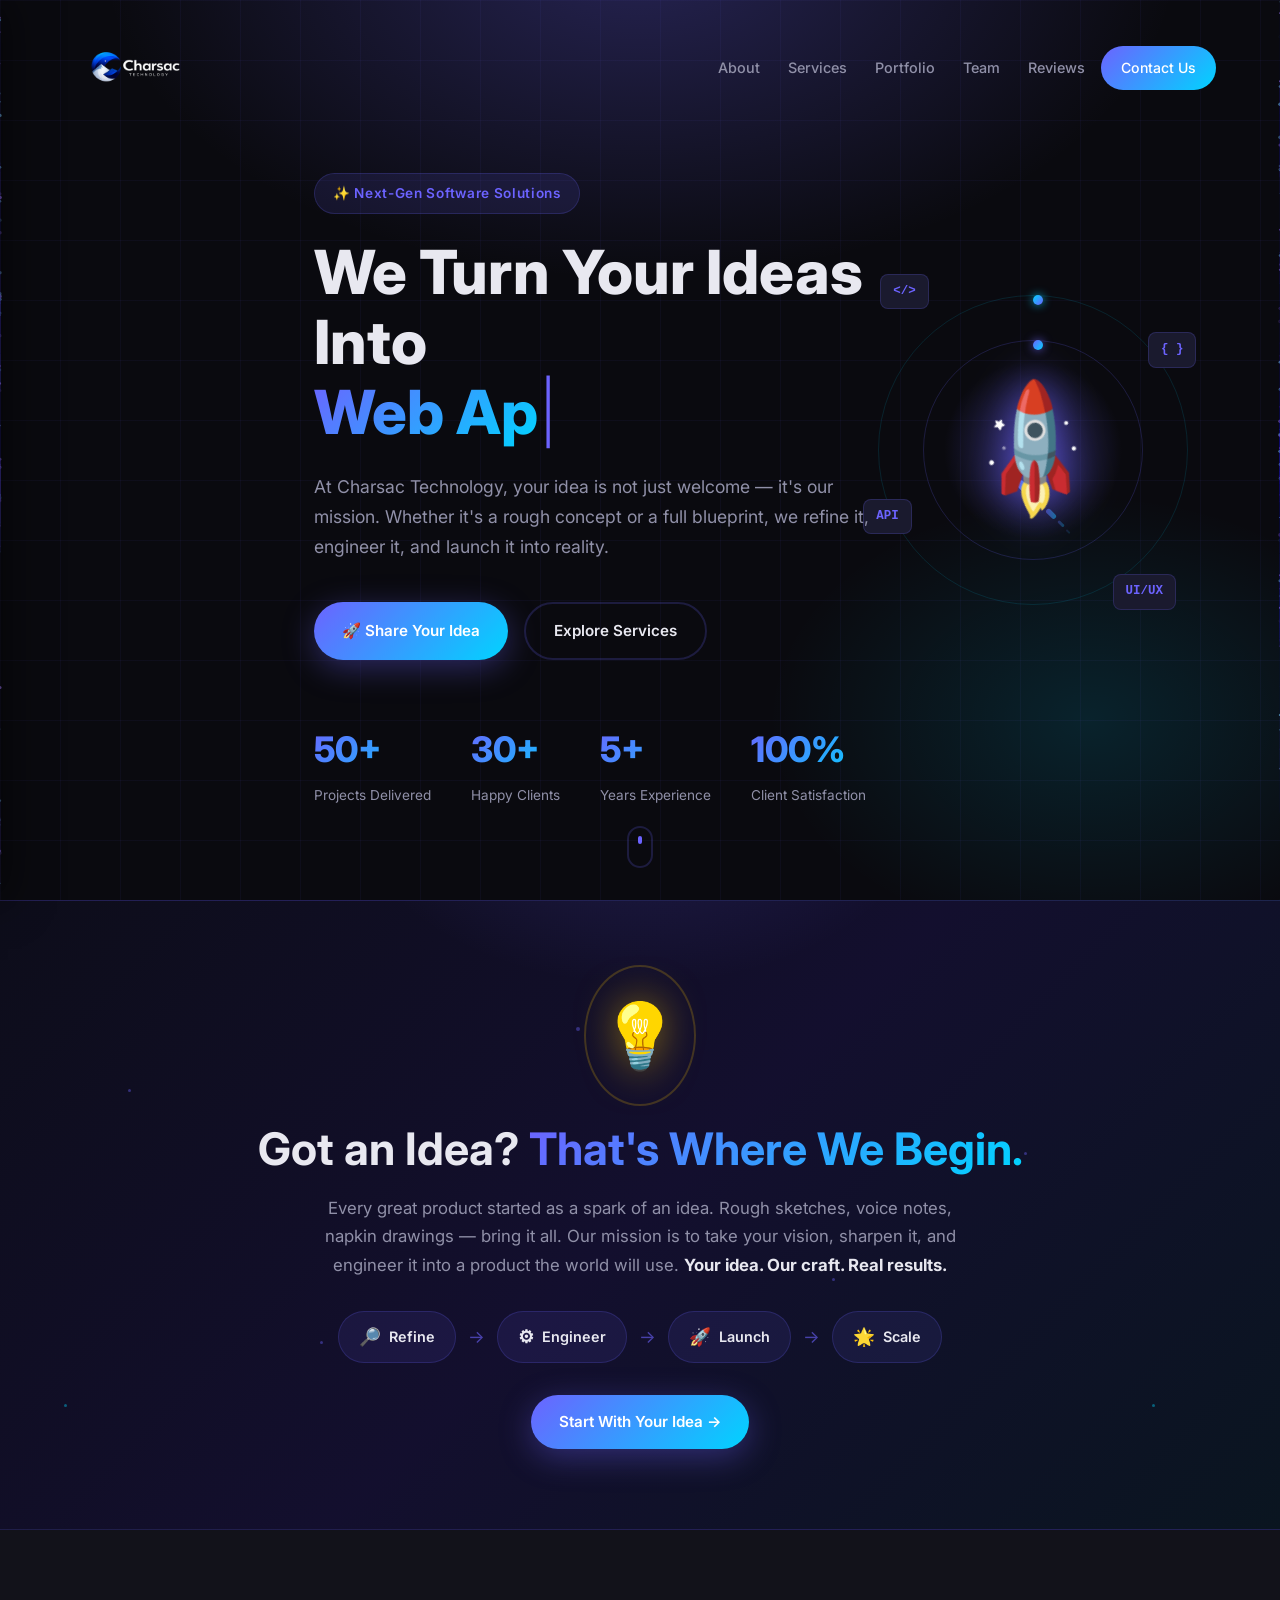
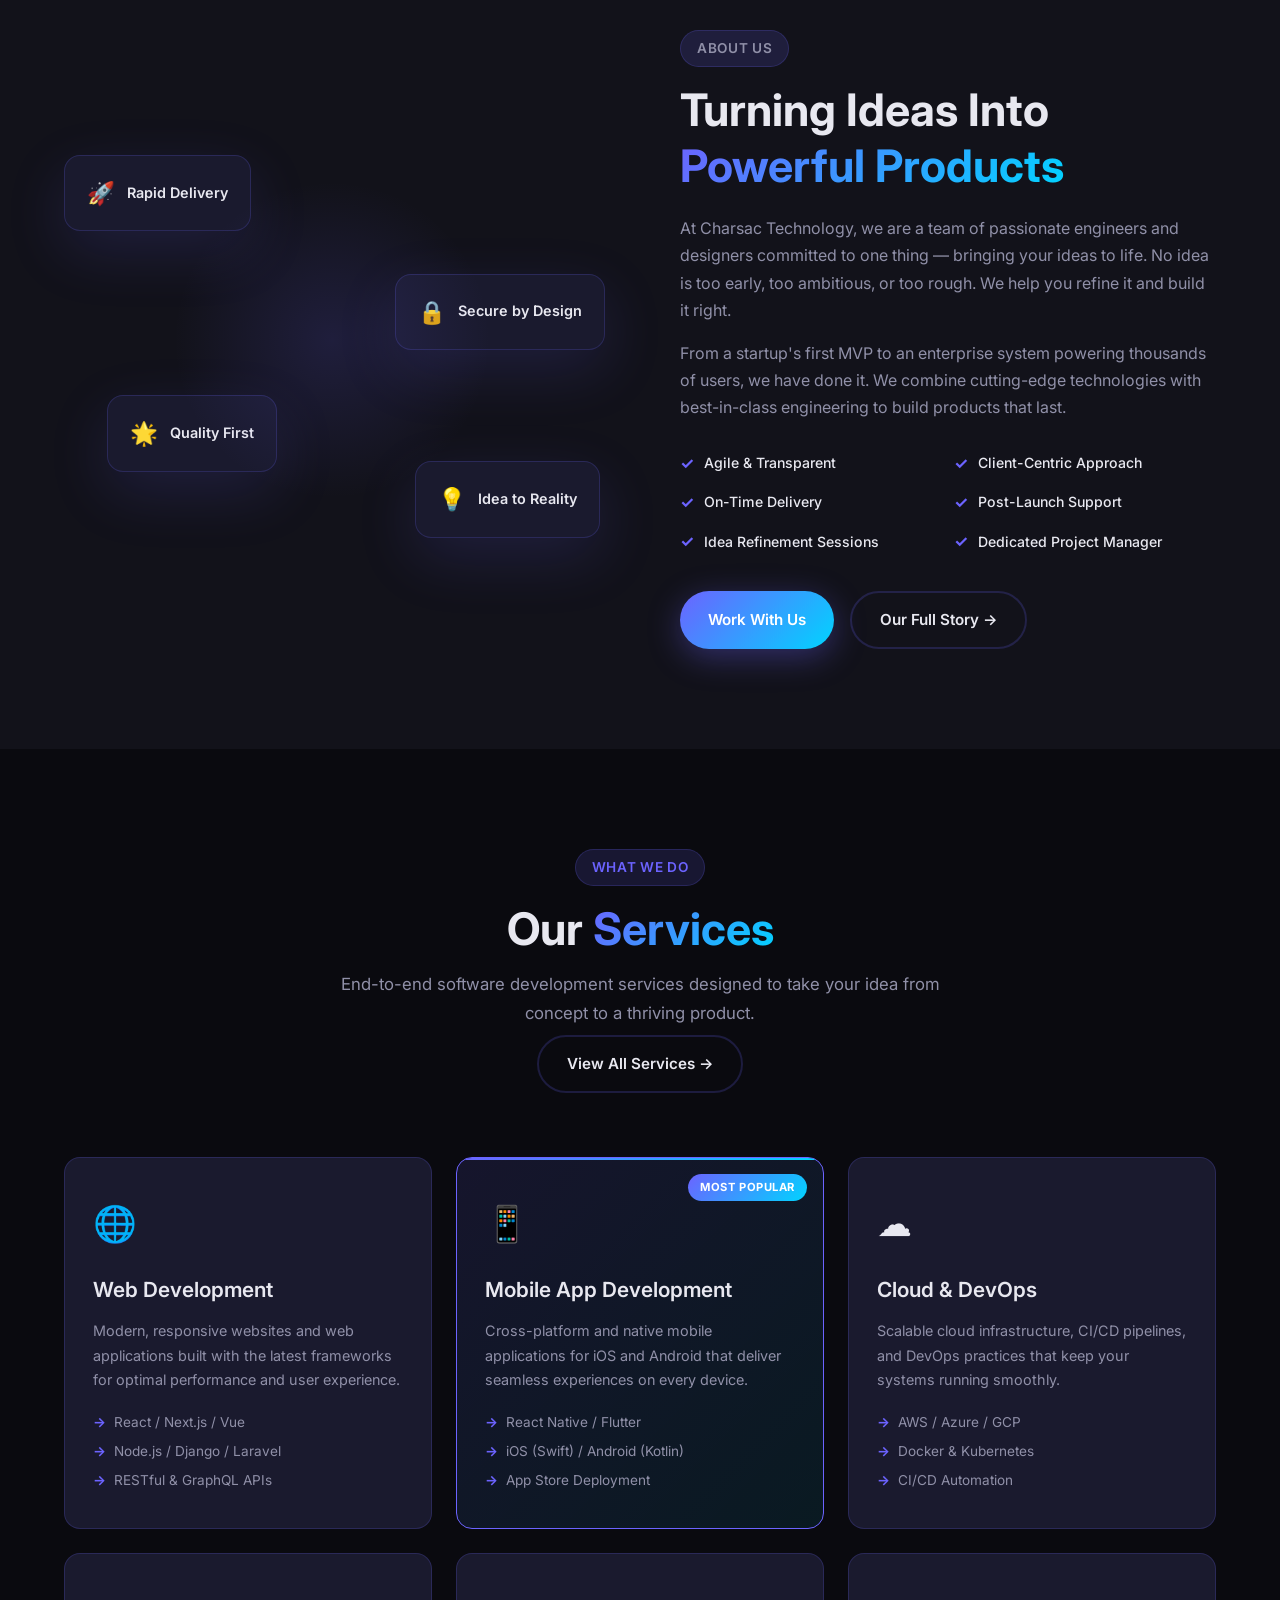
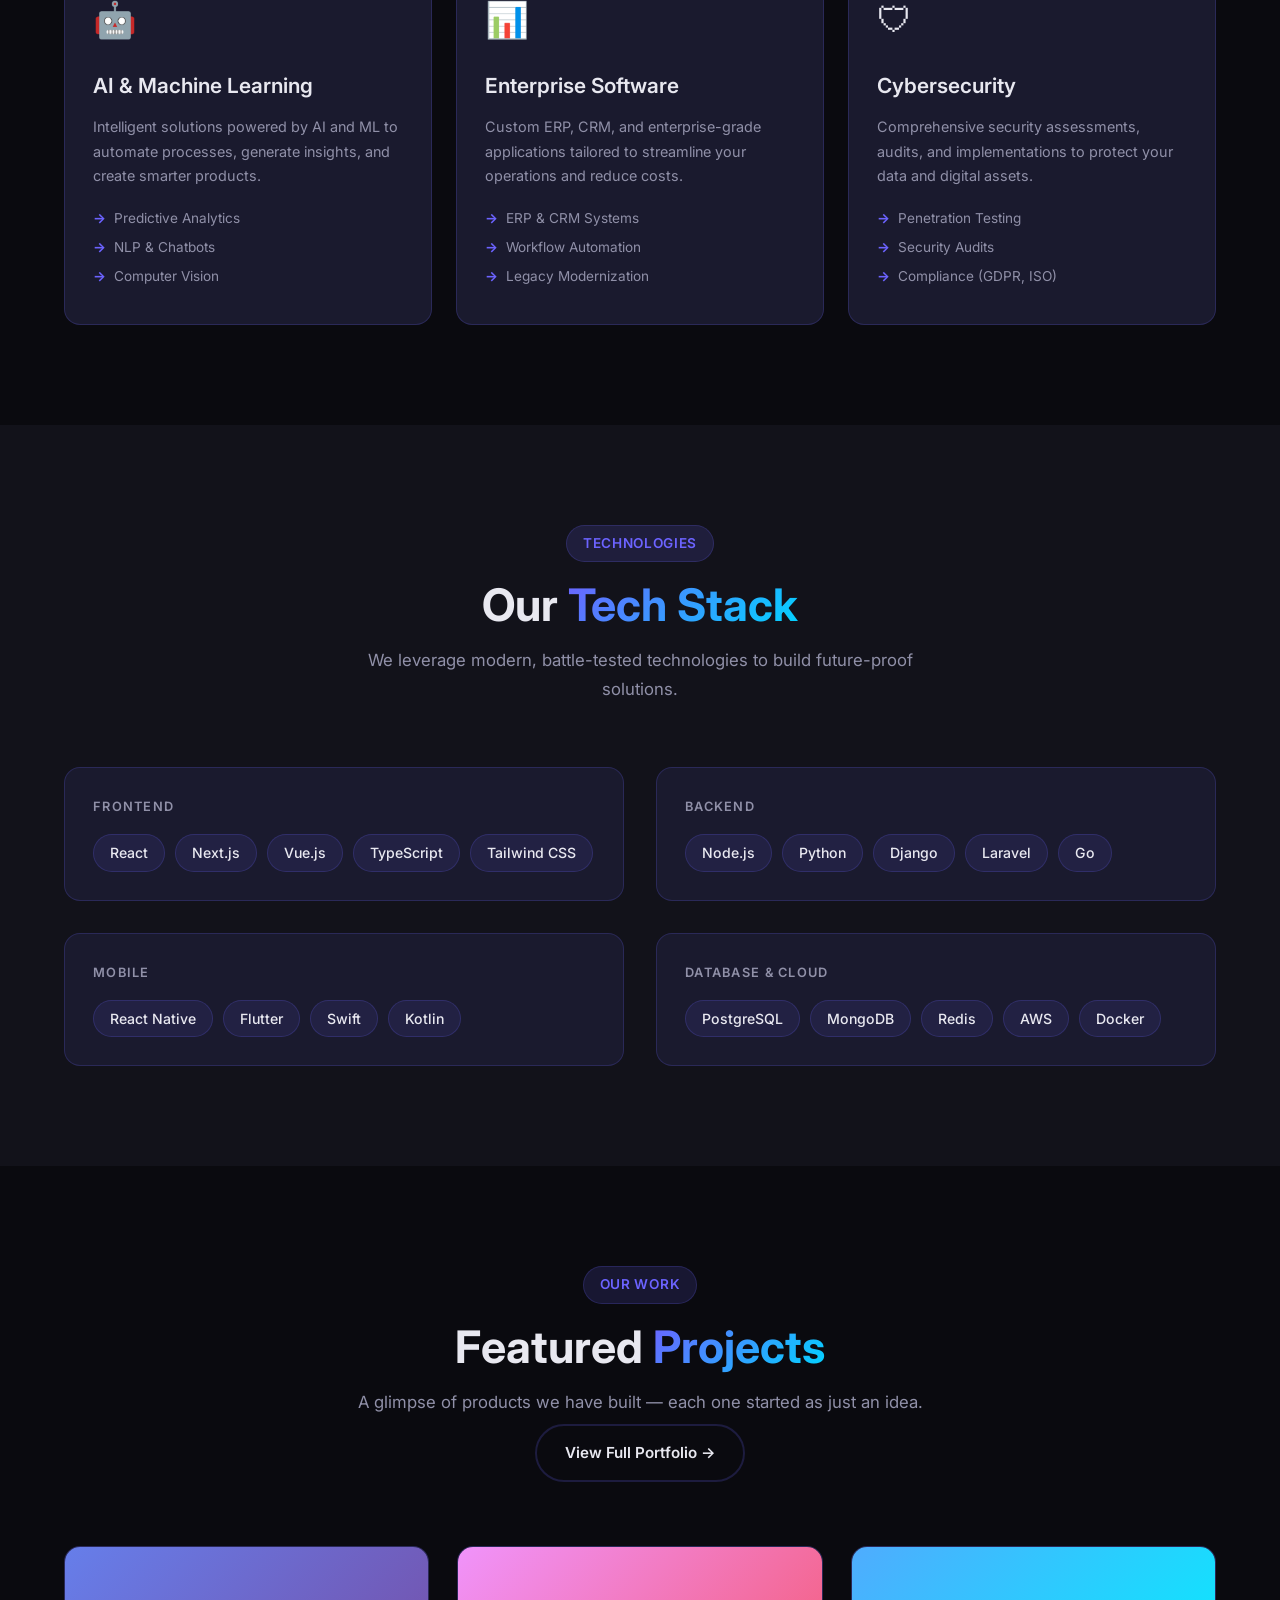
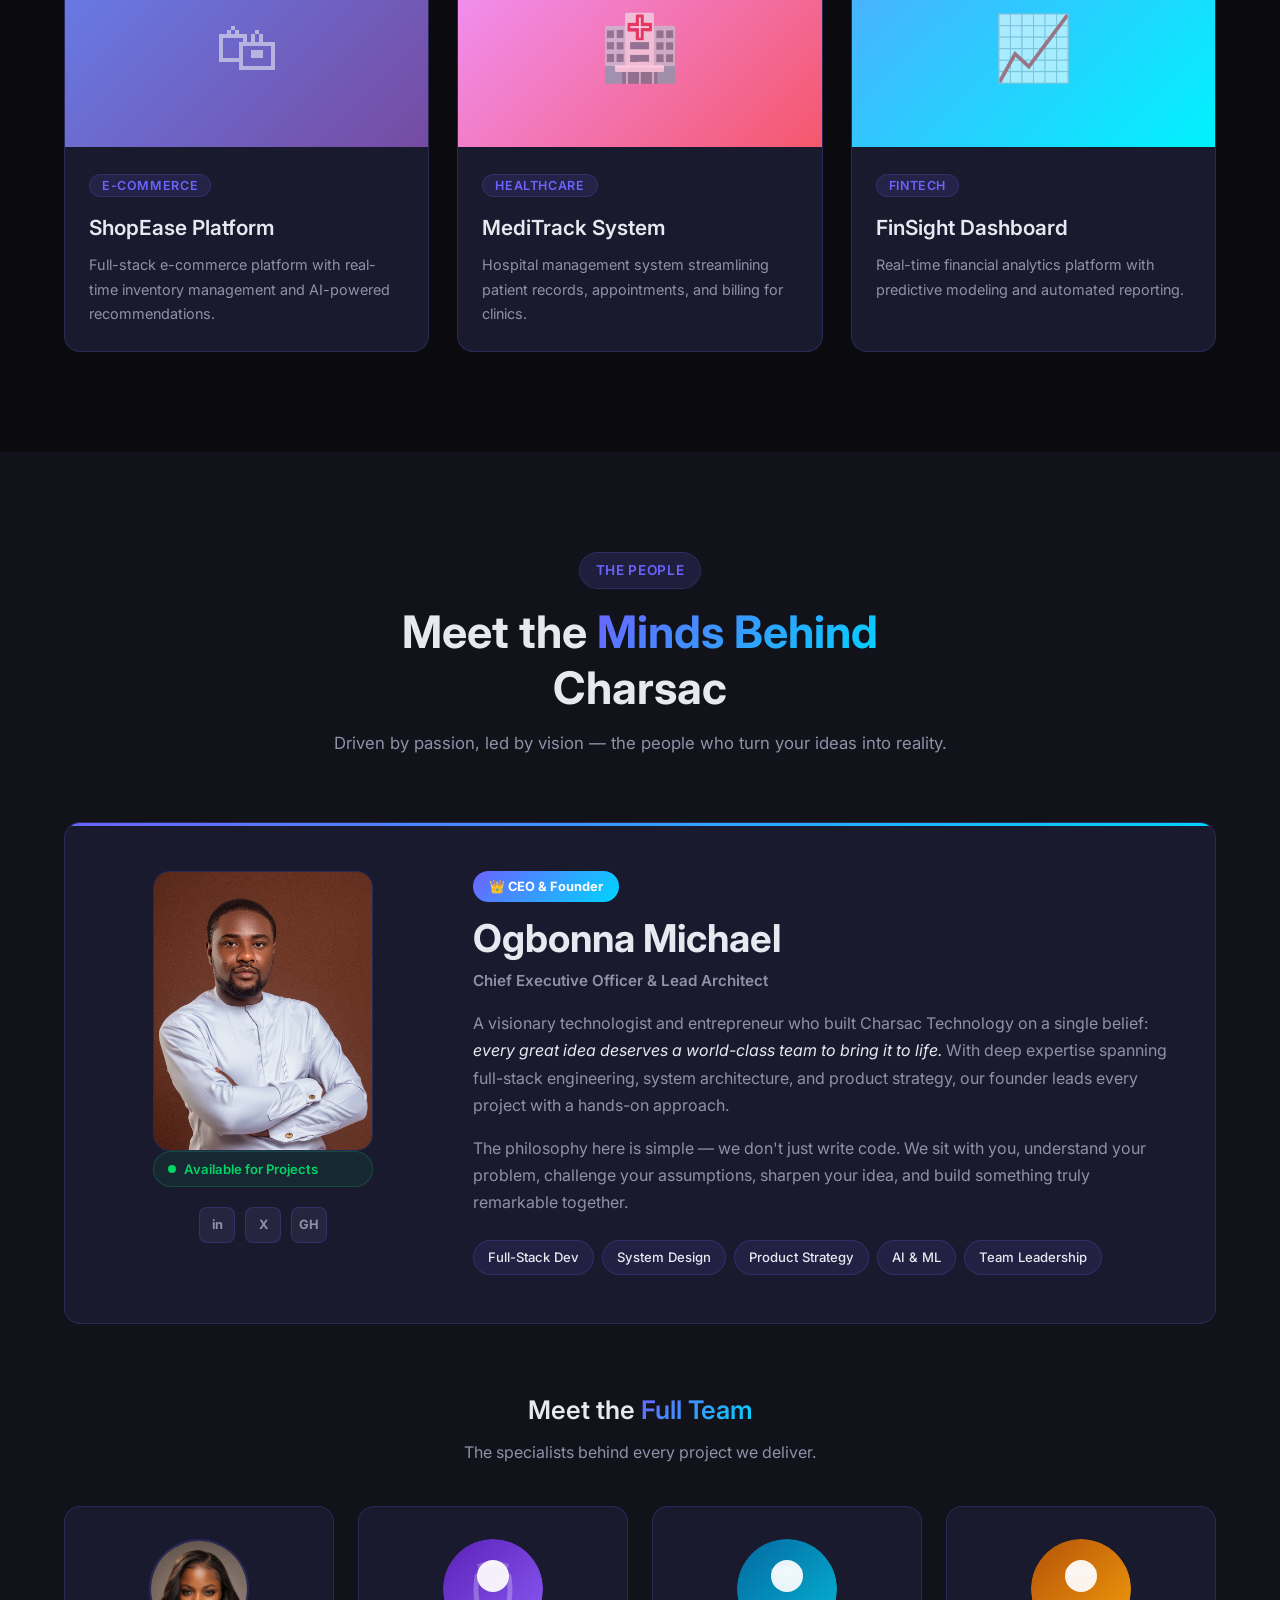
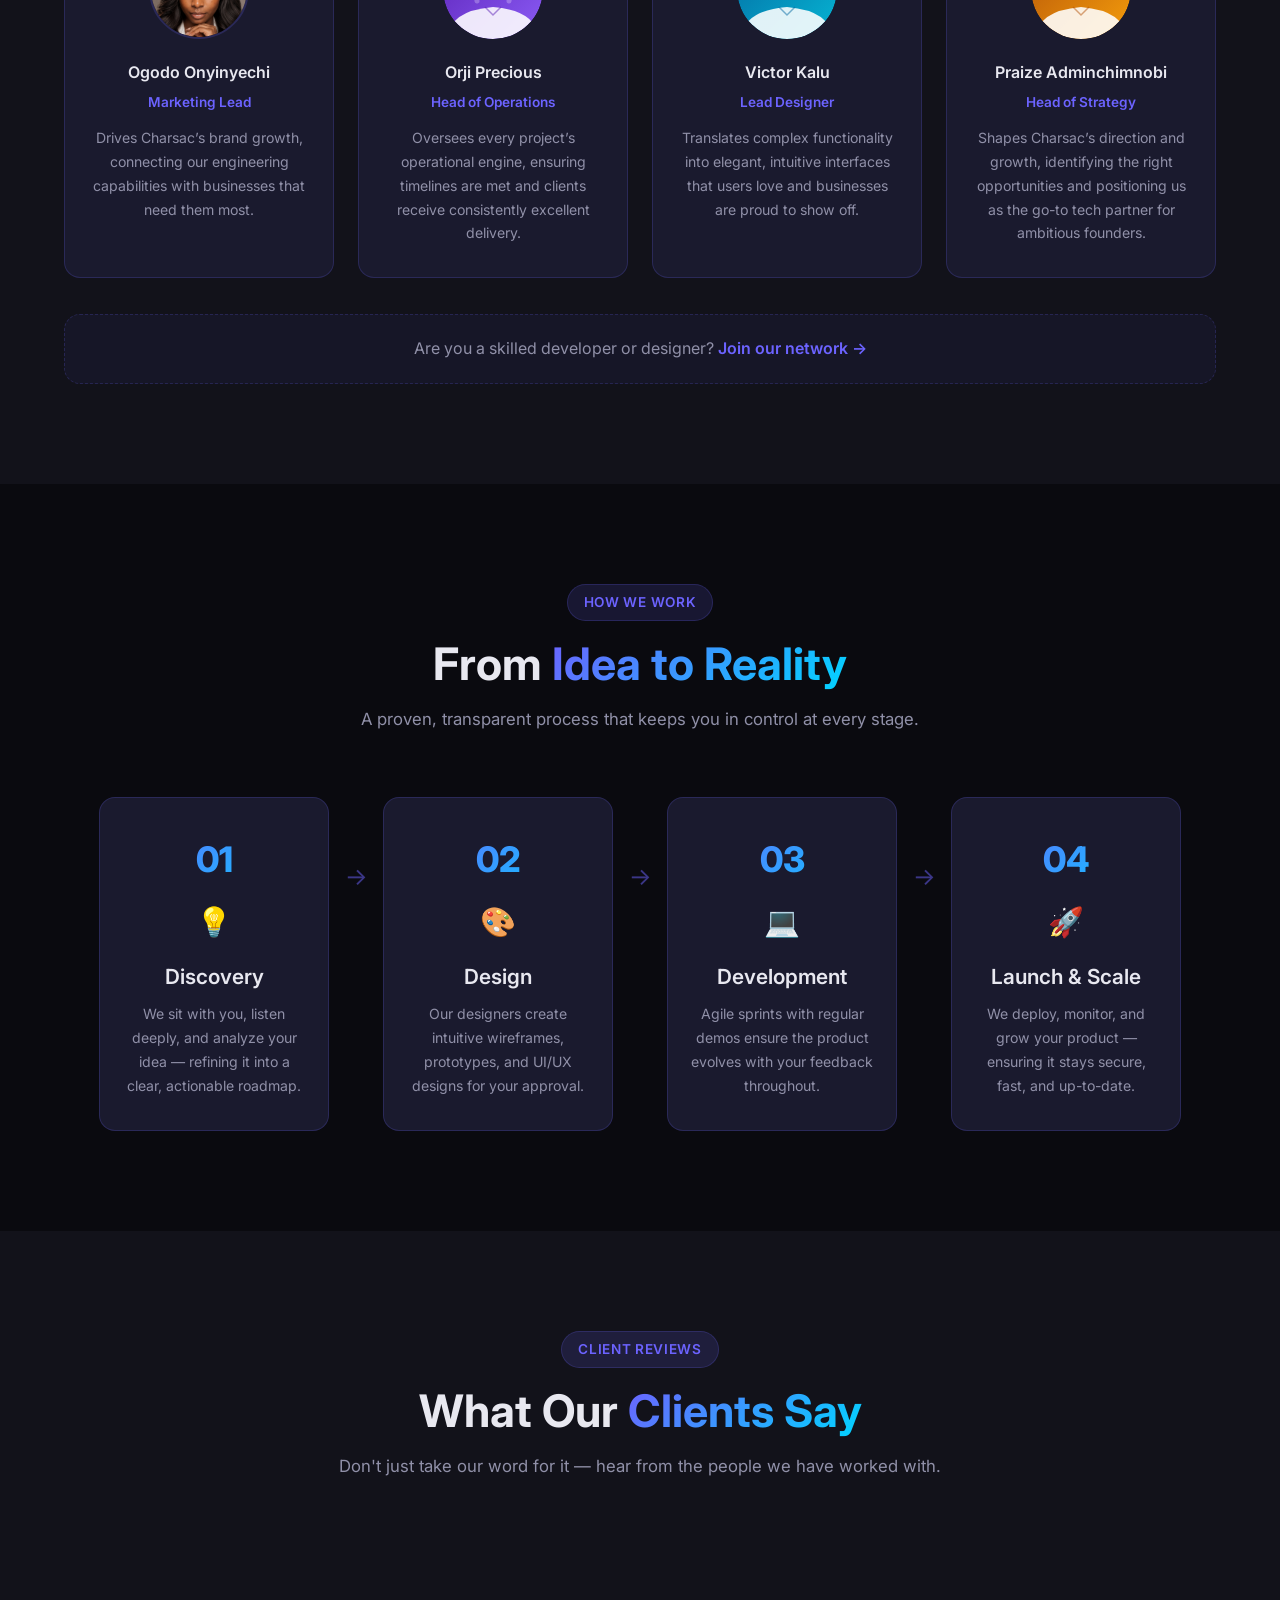
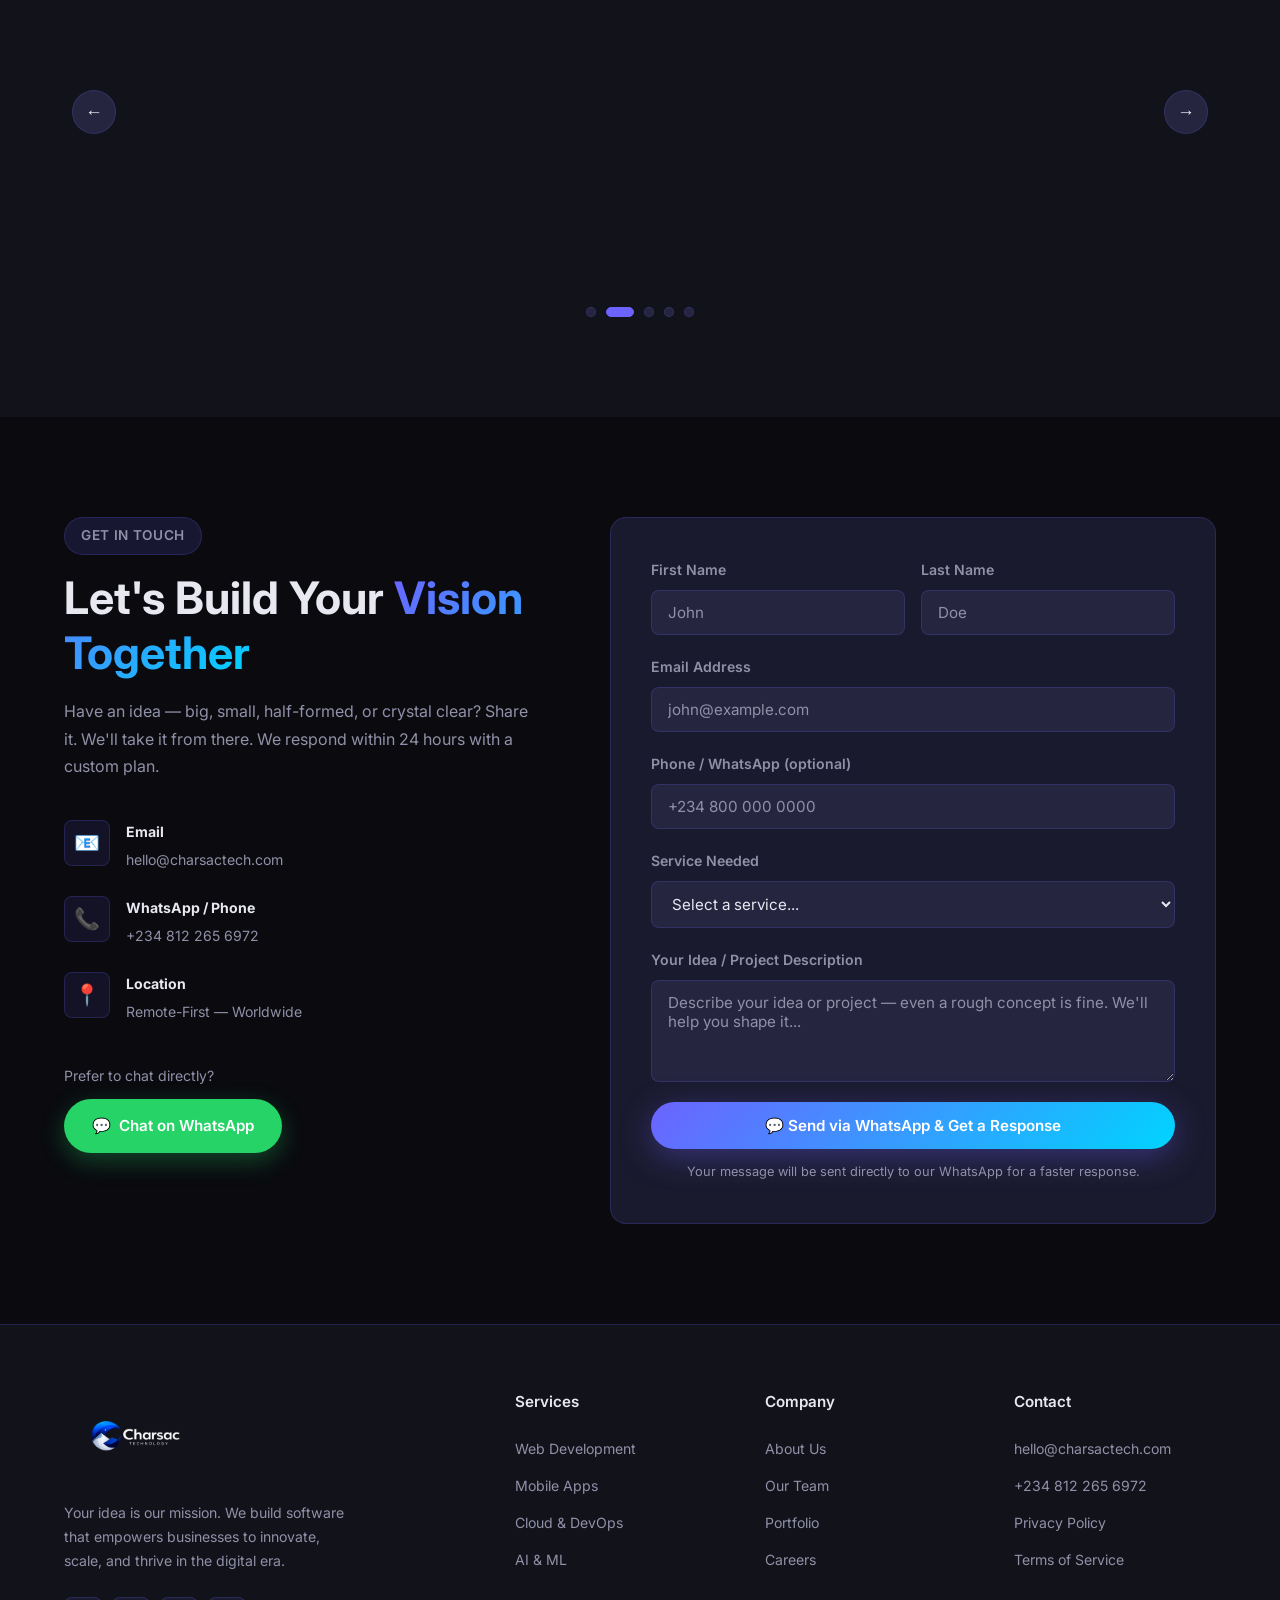
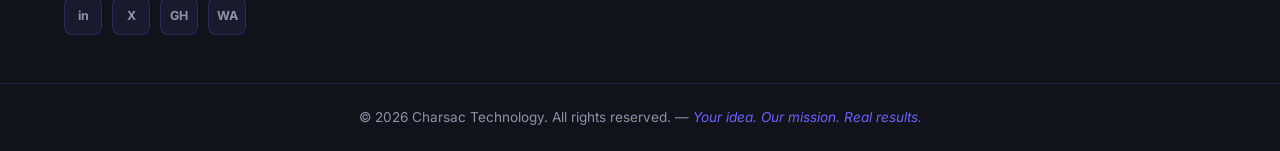
==== commit 15d8c1f9: "Charsac Design" ====
--- a/index.html
+++ b/index.html
@@ -15,14 +15,13 @@
   <!-- OFFCANVAS PANEL (outside navbar to avoid stacking context trap) -->
   <ul class="nav-links" id="navLinks">
     <button class="nav-close" id="navClose" aria-label="Close menu">&#10005;</button>
-    <a href="#home" class="nav-brand">
-      <span style="color:var(--primary)">&#9670;</span>
-      Charsac<span style="color:var(--primary)">Tech</span>
+    <a href="index.html" class="nav-brand">
+      <img src="assets/logoi.png" alt="Charsac Technology" class="logo-img">
     </a>
-    <li><a href="#about">About</a></li>
-    <li><a href="#services">Services</a></li>
-    <li><a href="#portfolio">Portfolio</a></li>
-    <li><a href="#team">Team</a></li>
+    <li><a href="about.html">About</a></li>
+    <li><a href="services.html">Services</a></li>
+    <li><a href="portfolio.html">Portfolio</a></li>
+    <li><a href="about.html#team">Team</a></li>
     <li><a href="#testimonials">Reviews</a></li>
     <li><a href="#contact" class="btn-nav">Contact Us</a></li>
   </ul>
@@ -30,15 +29,14 @@
   <!-- NAVBAR -->
   <nav class="navbar" id="navbar">
     <div class="container nav-container">
-      <a href="#" class="logo">
-        <span class="logo-icon">&#9670;</span>
-        Charsac<span class="accent">Tech</span>
+      <a href="index.html" class="logo">
+        <img src="assets/logoi.png" alt="Charsac Technology" class="logo-img">
       </a>
       <div class="nav-desktop-links">
-        <a href="#about">About</a>
-        <a href="#services">Services</a>
-        <a href="#portfolio">Portfolio</a>
-        <a href="#team">Team</a>
+        <a href="about.html">About</a>
+        <a href="services.html">Services</a>
+        <a href="portfolio.html">Portfolio</a>
+        <a href="about.html#team">Team</a>
         <a href="#testimonials">Reviews</a>
         <a href="#contact" class="btn-nav">Contact Us</a>
       </div>
@@ -153,7 +151,10 @@
           <div class="value-item"><span class="check">&#10003;</span> Idea Refinement Sessions</div>
           <div class="value-item"><span class="check">&#10003;</span> Dedicated Project Manager</div>
         </div>
-        <a href="#contact" class="btn btn-primary">Work With Us</a>
+        <div style="display:flex;gap:16px;flex-wrap:wrap;">
+          <a href="#contact" class="btn btn-primary">Work With Us</a>
+          <a href="about.html" class="btn btn-outline">Our Full Story &#8594;</a>
+        </div>
       </div>
     </div>
   </section>
@@ -165,6 +166,7 @@
         <p class="section-tag">What We Do</p>
         <h2>Our <span class="gradient-text">Services</span></h2>
         <p class="section-sub">End-to-end software development services designed to take your idea from concept to a thriving product.</p>
+        <a href="services.html" class="btn btn-outline" style="margin-top:8px;">View All Services &#8594;</a>
       </div>
       <div class="services-grid">
         <div class="service-card">
@@ -275,7 +277,8 @@
       <div class="section-header">
         <p class="section-tag">Our Work</p>
         <h2>Featured <span class="gradient-text">Projects</span></h2>
-        <p class="section-sub">A glimpse of products we have built — each one started as just an idea.</p>
+        <p class="section-sub">A glimpse of products we have built &mdash; each one started as just an idea.</p>
+        <a href="portfolio.html" class="btn btn-outline" style="margin-top:8px;">View Full Portfolio &#8594;</a>
       </div>
       <div class="portfolio-grid">
         <div class="portfolio-card">
@@ -334,11 +337,7 @@
       <div class="ceo-spotlight">
         <div class="ceo-image-wrap">
           <div class="ceo-photo">
-            <div class="photo-placeholder">
-              <span class="photo-icon">&#128247;</span>
-              <p>Add CEO Photo Here</p>
-              <small>Replace with &lt;img&gt; tag</small>
-            </div>
+            <img src="assets/ceo.jpeg" alt="Ogbonna Michael - CEO &amp; Founder, Charsac Technology" class="ceo-real-img">
             <div class="ceo-status"><span class="status-dot"></span> Available for Projects</div>
           </div>
           <div class="ceo-social">
@@ -349,7 +348,7 @@
         </div>
         <div class="ceo-text">
           <span class="ceo-badge">&#128081; CEO &amp; Founder</span>
-          <h2>[Your Name]</h2>
+          <h2>Ogbonna Michael</h2>
           <p class="ceo-title">Chief Executive Officer &amp; Lead Architect</p>
           <p>A visionary technologist and entrepreneur who built Charsac Technology on a single belief: <em>every great idea deserves a world-class team to bring it to life.</em> With deep expertise spanning full-stack engineering, system architecture, and product strategy, our founder leads every project with a hands-on approach.</p>
           <p>The philosophy here is simple — we don't just write code. We sit with you, understand your problem, challenge your assumptions, sharpen your idea, and build something truly remarkable together.</p>
@@ -361,42 +360,103 @@
 
       <!-- Collaborators -->
       <div class="collaborators">
-        <h3 class="collab-title">Our <span class="gradient-text">Collaborators</span></h3>
-        <p class="collab-sub">A handpicked network of specialists we collaborate with on projects.</p>
+        <h3 class="collab-title">Meet the <span class="gradient-text">Full Team</span></h3>
+        <p class="collab-sub">The specialists behind every project we deliver.</p>
         <div class="collab-grid">
+
+          <!-- Ogodo Onyinyechi — Marketer -->
           <div class="collab-card">
             <div class="collab-photo">
-              <div class="collab-placeholder">
-                <span>&#128100;</span>
-                <p>Collaborator Photo</p>
-              </div>
-            </div>
-            <h4>[Collaborator Name]</h4>
-            <p class="collab-role">Senior UI/UX Designer</p>
-            <p class="collab-bio">Specializes in crafting beautiful, user-centred interfaces that convert and delight.</p>
-          </div>
+              <img src="assets/marketer.PNG" alt="Ogodo Onyinyechi" class="collab-real-img">
+            </div>
+            <h4>Ogodo Onyinyechi</h4>
+            <p class="collab-role">Marketing Lead</p>
+            <p class="collab-bio">Drives Charsac&rsquo;s brand growth, connecting our engineering capabilities with businesses that need them most.</p>
+          </div>
+
+          <!-- Orji Precious — Head of Operations (SVG) -->
           <div class="collab-card">
             <div class="collab-photo">
-              <div class="collab-placeholder">
-                <span>&#128100;</span>
-                <p>Collaborator Photo</p>
-              </div>
-            </div>
-            <h4>[Collaborator Name]</h4>
-            <p class="collab-role">Backend &amp; DevOps Engineer</p>
-            <p class="collab-bio">Expert in cloud infrastructure, scalable APIs, and keeping systems blazing fast.</p>
-          </div>
+              <svg xmlns="http://www.w3.org/2000/svg" viewBox="0 0 100 100" class="collab-svg" aria-label="Orji Precious">
+                <defs>
+                  <linearGradient id="bg-op" x1="0" y1="0" x2="1" y2="1">
+                    <stop offset="0%" stop-color="#5B21B6"/>
+                    <stop offset="100%" stop-color="#8B5CF6"/>
+                  </linearGradient>
+                  <clipPath id="clip-op"><circle cx="50" cy="50" r="50"/></clipPath>
+                </defs>
+                <circle cx="50" cy="50" r="50" fill="url(#bg-op)"/>
+                <!-- head -->
+                <circle cx="50" cy="37" r="16" fill="rgba(255,255,255,0.92)" clip-path="url(#clip-op)"/>
+                <!-- shoulders/body -->
+                <path d="M5 100 Q5 72 50 68 Q95 72 95 100 Z" fill="rgba(255,255,255,0.88)" clip-path="url(#clip-op)"/>
+                <!-- collar detail -->
+                <path d="M42 68 L50 76 L58 68" fill="none" stroke="rgba(91,33,182,0.5)" stroke-width="1.5" clip-path="url(#clip-op)"/>
+                <!-- hair (long) -->
+                <path d="M34 37 Q32 52 34 62" stroke="rgba(255,255,255,0.25)" stroke-width="5" fill="none" stroke-linecap="round" clip-path="url(#clip-op)"/>
+                <path d="M66 37 Q68 52 66 62" stroke="rgba(255,255,255,0.25)" stroke-width="5" fill="none" stroke-linecap="round" clip-path="url(#clip-op)"/>
+                <path d="M35 28 Q50 22 65 28" stroke="rgba(255,255,255,0.22)" stroke-width="6" fill="none" clip-path="url(#clip-op)"/>
+              </svg>
+            </div>
+            <h4>Orji Precious</h4>
+            <p class="collab-role">Head of Operations</p>
+            <p class="collab-bio">Oversees every project&rsquo;s operational engine, ensuring timelines are met and clients receive consistently excellent delivery.</p>
+          </div>
+
+          <!-- Victor Kalu — Lead Design (SVG) -->
           <div class="collab-card">
             <div class="collab-photo">
-              <div class="collab-placeholder">
-                <span>&#128100;</span>
-                <p>Collaborator Photo</p>
-              </div>
-            </div>
-            <h4>[Collaborator Name]</h4>
-            <p class="collab-role">Mobile App Developer</p>
-            <p class="collab-bio">Builds cross-platform mobile experiences that feel truly native on iOS and Android.</p>
-          </div>
+              <svg xmlns="http://www.w3.org/2000/svg" viewBox="0 0 100 100" class="collab-svg" aria-label="Victor Kalu">
+                <defs>
+                  <linearGradient id="bg-vk" x1="0" y1="0" x2="1" y2="1">
+                    <stop offset="0%" stop-color="#0369A1"/>
+                    <stop offset="100%" stop-color="#06B6D4"/>
+                  </linearGradient>
+                  <clipPath id="clip-vk"><circle cx="50" cy="50" r="50"/></clipPath>
+                </defs>
+                <circle cx="50" cy="50" r="50" fill="url(#bg-vk)"/>
+                <!-- head -->
+                <circle cx="50" cy="37" r="16" fill="rgba(255,255,255,0.92)" clip-path="url(#clip-vk)"/>
+                <!-- shoulders/body -->
+                <path d="M5 100 Q5 72 50 68 Q95 72 95 100 Z" fill="rgba(255,255,255,0.88)" clip-path="url(#clip-vk)"/>
+                <!-- collar detail -->
+                <path d="M42 68 L50 76 L58 68" fill="none" stroke="rgba(3,105,161,0.5)" stroke-width="1.5" clip-path="url(#clip-vk)"/>
+                <!-- short hair (male) -->
+                <path d="M34 30 Q50 24 66 30 Q66 37 50 37 Q34 37 34 30Z" fill="rgba(255,255,255,0.2)" clip-path="url(#clip-vk)"/>
+              </svg>
+            </div>
+            <h4>Victor Kalu</h4>
+            <p class="collab-role">Lead Designer</p>
+            <p class="collab-bio">Translates complex functionality into elegant, intuitive interfaces that users love and businesses are proud to show off.</p>
+          </div>
+
+          <!-- Praize Adminchimnobi — Head of Strategy (SVG) -->
+          <div class="collab-card">
+            <div class="collab-photo">
+              <svg xmlns="http://www.w3.org/2000/svg" viewBox="0 0 100 100" class="collab-svg" aria-label="Praize Adminchimnobi">
+                <defs>
+                  <linearGradient id="bg-pa" x1="0" y1="0" x2="1" y2="1">
+                    <stop offset="0%" stop-color="#B45309"/>
+                    <stop offset="100%" stop-color="#F59E0B"/>
+                  </linearGradient>
+                  <clipPath id="clip-pa"><circle cx="50" cy="50" r="50"/></clipPath>
+                </defs>
+                <circle cx="50" cy="50" r="50" fill="url(#bg-pa)"/>
+                <!-- head -->
+                <circle cx="50" cy="37" r="16" fill="rgba(255,255,255,0.92)" clip-path="url(#clip-pa)"/>
+                <!-- shoulders/body -->
+                <path d="M5 100 Q5 72 50 68 Q95 72 95 100 Z" fill="rgba(255,255,255,0.88)" clip-path="url(#clip-pa)"/>
+                <!-- collar detail -->
+                <path d="M42 68 L50 76 L58 68" fill="none" stroke="rgba(180,83,9,0.5)" stroke-width="1.5" clip-path="url(#clip-pa)"/>
+                <!-- short hair (male) -->
+                <path d="M34 30 Q50 24 66 30 Q66 37 50 37 Q34 37 34 30Z" fill="rgba(255,255,255,0.2)" clip-path="url(#clip-pa)"/>
+              </svg>
+            </div>
+            <h4>Praize Adminchimnobi</h4>
+            <p class="collab-role">Head of Strategy</p>
+            <p class="collab-bio">Shapes Charsac&rsquo;s direction and growth, identifying the right opportunities and positioning us as the go-to tech partner for ambitious founders.</p>
+          </div>
+
         </div>
         <div class="join-team">
           <p>Are you a skilled developer or designer? <a href="#contact">Join our network &#8594;</a></p>
@@ -647,9 +707,8 @@
   <footer class="footer">
     <div class="container footer-grid">
       <div class="footer-brand">
-        <a href="#" class="logo">
-          <span class="logo-icon">&#9670;</span>
-          Charsac<span class="accent">Tech</span>
+        <a href="index.html" class="logo">
+          <img src="assets/logoi.png" alt="Charsac Technology" class="logo-img">
         </a>
         <p>Your idea is our mission. We build software that empowers businesses to innovate, scale, and thrive in the digital era.</p>
         <div class="social-links">
--- a/style.css
+++ b/style.css
@@ -29,7 +29,10 @@
   --transition: 0.3s ease;
 }
 
-html { scroll-behavior: smooth; }
+html {
+  scroll-behavior: smooth;
+  overflow-x: hidden;
+}
 
 body {
   font-family: 'Inter', -apple-system, BlinkMacSystemFont, sans-serif;
@@ -37,6 +40,8 @@
   color: var(--text);
   line-height: 1.7;
   overflow-x: hidden;
+  width: 100%;
+  max-width: 100vw;
 }
 
 .container {
@@ -360,6 +365,7 @@
   position: relative;
   overflow: hidden;
   padding-top: 80px;
+  max-width: 100vw;
 }
 
 #heroCanvas {
@@ -1236,7 +1242,7 @@
 
 .collab-grid {
   display: grid;
-  grid-template-columns: repeat(3, 1fr);
+  grid-template-columns: repeat(4, 1fr);
   gap: 24px;
 }
 
@@ -1656,7 +1662,13 @@
 
 /* ======== RESPONSIVE ======== */
 @media (max-width: 1100px) {
-  .rocket-scene { display: none; }
+  .rocket-scene {
+    right: -4%;
+    width: 260px;
+    height: 320px;
+    opacity: 0.55;
+  }
+  .rocket-body { font-size: 4.5rem; }
   .hero-content { max-width: 100%; }
   .services-grid { grid-template-columns: repeat(2, 1fr); }
   .ceo-spotlight { grid-template-columns: 1fr; gap: 32px; }
@@ -1678,7 +1690,7 @@
   .services-grid { grid-template-columns: 1fr; }
   .portfolio-grid { grid-template-columns: 1fr; }
   .tech-categories { grid-template-columns: 1fr; }
-  .collab-grid { grid-template-columns: 1fr; }
+  .values-grid { grid-template-columns: 1fr; }
 
   .ceo-spotlight { padding: 28px 20px; }
   .ceo-image-wrap { flex-direction: column; align-items: center; }
@@ -1709,3 +1721,630 @@
   .prev-btn { left: 4px; }
   .next-btn { right: 4px; }
 }
+
+/* ========================================
+   LOGO IMAGE
+   ======================================== */
+
+.logo-img {
+  height: 96px;
+  width: auto;
+  max-width: 300px;
+  display: block;
+}
+
+/* CEO real photo */
+.ceo-real-img {
+  width: 220px;
+  height: 280px;
+  object-fit: cover;
+  object-position: center top;
+  border-radius: var(--radius);
+  display: block;
+  border: 1px solid var(--border);
+}
+
+/* Collaborator — real photo */
+.collab-real-img {
+  width: 100px;
+  height: 100px;
+  border-radius: 50%;
+  object-fit: cover;
+  object-position: center top;
+  display: block;
+  margin: 0 auto;
+  border: 2px solid var(--border);
+}
+
+/* Collaborator — SVG avatar */
+.collab-svg {
+  width: 100px;
+  height: 100px;
+  border-radius: 50%;
+  display: block;
+  margin: 0 auto;
+}
+
+/* ========================================
+   INNER PAGES — SHARED STYLES
+   ======================================== */
+
+.inner-hero {
+  min-height: 360px;
+  padding: 140px 0 80px;
+  position: relative;
+  overflow: hidden;
+  display: flex;
+  align-items: center;
+}
+
+.inner-hero-bg {
+  position: absolute;
+  inset: 0;
+  background:
+    radial-gradient(ellipse 80% 60% at 30% -10%, rgba(108,99,255,0.22) 0%, transparent 60%),
+    radial-gradient(ellipse 50% 50% at 80% 110%, rgba(0,212,255,0.10) 0%, transparent 50%);
+  z-index: 0;
+}
+
+.inner-hero-bg::after {
+  content: '';
+  position: absolute;
+  inset: 0;
+  background-image:
+    linear-gradient(rgba(108,99,255,0.04) 1px, transparent 1px),
+    linear-gradient(90deg, rgba(108,99,255,0.04) 1px, transparent 1px);
+  background-size: 60px 60px;
+}
+
+.inner-hero-content {
+  position: relative;
+  z-index: 1;
+}
+
+.breadcrumb {
+  display: flex;
+  align-items: center;
+  gap: 8px;
+  font-size: 0.85rem;
+  color: var(--text-muted);
+  margin-bottom: 20px;
+}
+
+.breadcrumb a {
+  color: var(--text-muted);
+  text-decoration: none;
+  transition: var(--transition);
+}
+
+.breadcrumb a:hover { color: var(--primary); }
+.breadcrumb .bc-sep { opacity: 0.4; }
+.breadcrumb .bc-current { color: var(--primary); }
+
+.inner-hero .section-tag { margin-bottom: 16px; }
+.inner-hero h1 { margin-bottom: 20px; }
+.inner-hero .hero-desc { color: var(--text-muted); font-size: 1.1rem; max-width: 640px; line-height: 1.75; }
+
+/* ========================================
+   WHY DIGITAL SYSTEMS MATTER
+   ======================================== */
+
+.why-digital {
+  background: linear-gradient(135deg, #0D0D1A 0%, #130F2E 50%, #0A1520 100%);
+  border-top: 1px solid var(--border);
+  border-bottom: 1px solid var(--border);
+  padding: 100px 0;
+}
+
+.wd-impact {
+  display: grid;
+  grid-template-columns: repeat(4, 1fr);
+  gap: 20px;
+  margin-bottom: 64px;
+}
+
+.wd-impact-stat {
+  text-align: center;
+  padding: 28px 16px;
+  background: rgba(108,99,255,0.07);
+  border: 1px solid var(--border);
+  border-radius: var(--radius);
+}
+
+.wd-impact-stat .wd-num {
+  font-size: 2.6rem;
+  font-weight: 800;
+  background: var(--gradient);
+  -webkit-background-clip: text;
+  -webkit-text-fill-color: transparent;
+  background-clip: text;
+  display: block;
+  margin-bottom: 8px;
+}
+
+.wd-impact-stat p { color: var(--text-muted); font-size: 0.85rem; line-height: 1.5; }
+
+.wd-grid {
+  display: grid;
+  grid-template-columns: repeat(3, 1fr);
+  gap: 24px;
+}
+
+.wd-card {
+  background: var(--dark-3);
+  border: 1px solid var(--border);
+  border-radius: var(--radius);
+  padding: 32px 28px;
+  transition: var(--transition);
+}
+
+.wd-card:hover { border-color: var(--primary); transform: translateY(-5px); box-shadow: var(--shadow); }
+
+.wd-icon { font-size: 2rem; margin-bottom: 16px; display: block; }
+.wd-card h3 { margin-bottom: 10px; font-size: 1.1rem; }
+.wd-card p { color: var(--text-muted); font-size: 0.9rem; line-height: 1.7; }
+
+/* ========================================
+   PORTFOLIO FULL PAGE
+   ======================================== */
+
+.pf-sector { margin-bottom: 72px; }
+.pf-sector:last-child { margin-bottom: 0; }
+
+.pf-sector-label {
+  display: flex;
+  align-items: center;
+  gap: 16px;
+  margin-bottom: 32px;
+}
+
+.pf-sector-badge {
+  display: inline-flex;
+  align-items: center;
+  gap: 6px;
+  background: rgba(108,99,255,0.12);
+  border: 1px solid var(--border);
+  border-radius: 100px;
+  padding: 6px 16px;
+  font-size: 0.8rem;
+  font-weight: 700;
+  color: var(--primary);
+  letter-spacing: 0.05em;
+  text-transform: uppercase;
+  white-space: nowrap;
+}
+
+.pf-sector-line {
+  flex: 1;
+  height: 1px;
+  background: var(--border);
+}
+
+.pf-grid {
+  display: grid;
+  grid-template-columns: repeat(2, 1fr);
+  gap: 28px;
+}
+
+.pf-grid.pf-single { grid-template-columns: 1fr; }
+
+.pf-full-card {
+  background: var(--dark-3);
+  border: 1px solid var(--border);
+  border-radius: var(--radius);
+  overflow: hidden;
+  transition: var(--transition);
+}
+
+.pf-full-card:hover { transform: translateY(-5px); box-shadow: var(--shadow); border-color: rgba(108,99,255,0.4); }
+
+.pf-card-img {
+  height: 180px;
+  position: relative;
+  display: flex;
+  align-items: center;
+  justify-content: center;
+  overflow: hidden;
+}
+
+.pf-grid.pf-single .pf-card-img { height: 220px; }
+
+.pf-card-emoji { font-size: 4rem; opacity: 0.55; z-index: 1; }
+
+.pf-card-overlay {
+  position: absolute;
+  inset: 0;
+  background: rgba(0,0,0,0.5);
+  display: flex;
+  align-items: center;
+  justify-content: center;
+  opacity: 0;
+  transition: var(--transition);
+  z-index: 2;
+}
+
+.pf-full-card:hover .pf-card-overlay { opacity: 1; }
+
+.pf-card-body { padding: 28px; }
+
+.pf-tag {
+  display: inline-block;
+  background: rgba(108,99,255,0.12);
+  color: var(--primary);
+  border: 1px solid var(--border);
+  border-radius: 100px;
+  padding: 3px 12px;
+  font-size: 0.75rem;
+  font-weight: 700;
+  text-transform: uppercase;
+  letter-spacing: 0.06em;
+  margin-bottom: 12px;
+}
+
+.pf-card-body h3 { font-size: 1.25rem; margin-bottom: 8px; }
+.pf-card-body > p { color: var(--text-muted); font-size: 0.9rem; margin-bottom: 18px; line-height: 1.65; }
+
+.pf-what-built {
+  font-size: 0.75rem;
+  font-weight: 700;
+  color: var(--text-muted);
+  text-transform: uppercase;
+  letter-spacing: 0.1em;
+  margin-bottom: 10px;
+}
+
+.pf-features {
+  list-style: none;
+  display: flex;
+  flex-direction: column;
+  gap: 6px;
+  margin-bottom: 24px;
+}
+
+.pf-features li {
+  color: var(--text-muted);
+  font-size: 0.88rem;
+  display: flex;
+  align-items: flex-start;
+  gap: 8px;
+}
+
+.pf-features li::before { content: '→'; color: var(--primary); font-weight: 700; flex-shrink: 0; margin-top: 1px; }
+
+.pf-link-group { display: flex; flex-wrap: wrap; gap: 10px; }
+
+.btn-sm {
+  display: inline-flex;
+  align-items: center;
+  gap: 6px;
+  padding: 9px 18px;
+  border-radius: 100px;
+  font-size: 0.82rem;
+  font-weight: 600;
+  text-decoration: none;
+  transition: var(--transition);
+  cursor: pointer;
+  font-family: inherit;
+  border: none;
+}
+
+.btn-sm.btn-primary { background: var(--gradient); color: #fff; box-shadow: 0 6px 20px rgba(108,99,255,0.3); }
+.btn-sm.btn-primary:hover { transform: translateY(-2px); box-shadow: 0 8px 28px rgba(108,99,255,0.5); }
+
+.btn-sm.btn-ghost {
+  background: transparent;
+  color: var(--text-muted);
+  border: 1px solid var(--border);
+}
+
+.btn-sm.btn-ghost:hover { border-color: var(--primary); color: var(--primary); background: rgba(108,99,255,0.06); }
+
+/* ========================================
+   ABOUT PAGE
+   ======================================== */
+
+.story-section { background: var(--dark-2); }
+
+.story-grid {
+  display: grid;
+  grid-template-columns: 1fr 1fr;
+  gap: 80px;
+  align-items: center;
+}
+
+.story-visual {
+  position: relative;
+  height: 380px;
+  display: flex;
+  align-items: center;
+  justify-content: center;
+}
+
+.story-blob {
+  width: 300px;
+  height: 300px;
+  border-radius: 50%;
+  background: radial-gradient(circle, rgba(108,99,255,0.18) 0%, transparent 70%);
+  border: 1px solid var(--border);
+  display: flex;
+  align-items: center;
+  justify-content: center;
+  font-size: 5rem;
+  animation: glowPulse 4s ease-in-out infinite;
+  position: relative;
+  z-index: 1;
+}
+
+.story-float {
+  position: absolute;
+  background: var(--dark-3);
+  border: 1px solid var(--border);
+  border-radius: var(--radius-sm);
+  padding: 10px 16px;
+  font-size: 0.82rem;
+  font-weight: 600;
+  white-space: nowrap;
+  animation: float 4s ease-in-out infinite;
+}
+
+.story-float.sf-1 { top: 10%;  left: 0;   animation-delay: 0s; }
+.story-float.sf-2 { top: 45%;  right: 0;  animation-delay: 0.8s; }
+.story-float.sf-3 { bottom: 10%; left: 5%; animation-delay: 1.6s; }
+
+.mv-grid {
+  display: grid;
+  grid-template-columns: repeat(3, 1fr);
+  gap: 24px;
+}
+
+.values-grid {
+  display: grid;
+  grid-template-columns: repeat(3, 1fr);
+  gap: 20px;
+  margin-top: 28px;
+  width: 100%;
+}
+
+.mv-card {
+  background: var(--dark-3);
+  border: 1px solid var(--border);
+  border-radius: var(--radius);
+  padding: 36px 28px;
+  transition: var(--transition);
+  position: relative;
+  overflow: hidden;
+}
+
+.mv-card::before {
+  content: '';
+  position: absolute;
+  top: 0; left: 0; right: 0;
+  height: 3px;
+  background: var(--gradient);
+}
+
+.mv-card:hover { transform: translateY(-5px); border-color: var(--primary); box-shadow: var(--shadow); }
+
+.mv-icon { font-size: 2.2rem; margin-bottom: 16px; display: block; }
+.mv-card h3 { margin-bottom: 12px; }
+.mv-card p { color: var(--text-muted); font-size: 0.9rem; line-height: 1.7; }
+
+.stats-strip {
+  display: grid;
+  grid-template-columns: repeat(4, 1fr);
+  gap: 1px;
+  background: var(--border);
+  border: 1px solid var(--border);
+  border-radius: var(--radius);
+  overflow: hidden;
+}
+
+.stat-box {
+  padding: 40px 24px;
+  text-align: center;
+  background: var(--dark-3);
+}
+
+.stat-box .big {
+  display: block;
+  font-size: 2.8rem;
+  font-weight: 800;
+  background: var(--gradient);
+  -webkit-background-clip: text;
+  -webkit-text-fill-color: transparent;
+  background-clip: text;
+  margin-bottom: 8px;
+}
+
+.stat-box p { color: var(--text-muted); font-size: 0.88rem; }
+
+/* CTA Banner */
+.cta-banner {
+  background: linear-gradient(135deg, rgba(108,99,255,0.12) 0%, rgba(0,212,255,0.07) 100%);
+  border: 1px solid var(--border);
+  border-radius: var(--radius);
+  padding: 64px 48px;
+  text-align: center;
+  position: relative;
+  overflow: hidden;
+}
+
+.cta-banner::before {
+  content: '';
+  position: absolute;
+  top: -40%;
+  left: 50%;
+  transform: translateX(-50%);
+  width: 500px;
+  height: 300px;
+  background: radial-gradient(ellipse, rgba(108,99,255,0.12) 0%, transparent 70%);
+  pointer-events: none;
+}
+
+.cta-banner h2 { margin-bottom: 16px; position: relative; }
+.cta-banner .cta-desc { color: var(--text-muted); margin-bottom: 36px; font-size: 1.05rem; max-width: 560px; margin-left: auto; margin-right: auto; position: relative; }
+.cta-banner .btn-group { display: flex; gap: 16px; justify-content: center; flex-wrap: wrap; position: relative; }
+
+/* ========================================
+   SERVICES FULL PAGE
+   ======================================== */
+
+.service-detail-grid {
+  display: grid;
+  grid-template-columns: repeat(2, 1fr);
+  gap: 28px;
+}
+
+.service-detail-card {
+  background: var(--dark-3);
+  border: 1px solid var(--border);
+  border-radius: var(--radius);
+  padding: 40px 36px;
+  transition: var(--transition);
+  position: relative;
+  overflow: hidden;
+}
+
+.service-detail-card::before {
+  content: '';
+  position: absolute;
+  top: 0; left: 0; right: 0;
+  height: 3px;
+  background: var(--gradient);
+  transform: scaleX(0);
+  transition: var(--transition);
+}
+
+.service-detail-card:hover { transform: translateY(-5px); border-color: var(--primary); box-shadow: var(--shadow); }
+.service-detail-card:hover::before { transform: scaleX(1); }
+
+.service-detail-card.sdc-featured {
+  background: linear-gradient(135deg, rgba(108,99,255,0.1), rgba(0,212,255,0.06));
+  border-color: var(--primary);
+  grid-column: 1 / -1;
+}
+
+.service-detail-card.sdc-featured::before { transform: scaleX(1); }
+
+.sd-icon { font-size: 2.6rem; margin-bottom: 20px; display: block; }
+.sd-badge {
+  position: absolute;
+  top: 20px; right: 20px;
+  background: var(--gradient);
+  color: #fff;
+  font-size: 0.7rem;
+  font-weight: 700;
+  padding: 4px 12px;
+  border-radius: 100px;
+  letter-spacing: 0.05em;
+  text-transform: uppercase;
+}
+
+.service-detail-card h3 { font-size: 1.4rem; margin-bottom: 12px; }
+.service-detail-card > p { color: var(--text-muted); margin-bottom: 24px; line-height: 1.7; }
+
+.sd-features {
+  list-style: none;
+  display: grid;
+  grid-template-columns: 1fr 1fr;
+  gap: 10px;
+  margin-bottom: 24px;
+}
+
+.sdc-featured .sd-features { grid-template-columns: repeat(3, 1fr); }
+
+.sd-features li {
+  color: var(--text-muted);
+  font-size: 0.88rem;
+  display: flex;
+  align-items: center;
+  gap: 8px;
+}
+
+.sd-features li::before { content: '✓'; color: var(--primary); font-weight: 700; flex-shrink: 0; }
+
+.sd-tag-row { display: flex; flex-wrap: wrap; gap: 8px; margin-top: 4px; }
+
+.sd-tag {
+  background: rgba(108,99,255,0.1);
+  border: 1px solid var(--border);
+  color: var(--primary);
+  padding: 4px 12px;
+  border-radius: 100px;
+  font-size: 0.78rem;
+  font-weight: 600;
+}
+
+/* Differentiators */
+.differentiators {
+  display: grid;
+  grid-template-columns: repeat(4, 1fr);
+  gap: 24px;
+}
+
+.diff-card {
+  text-align: center;
+  padding: 36px 20px;
+  background: var(--dark-3);
+  border: 1px solid var(--border);
+  border-radius: var(--radius);
+  transition: var(--transition);
+}
+
+.diff-card:hover { border-color: var(--primary); transform: translateY(-4px); box-shadow: var(--shadow); }
+.diff-icon { font-size: 2rem; margin-bottom: 14px; display: block; }
+.diff-card h4 { margin-bottom: 8px; font-size: 1rem; }
+.diff-card p { color: var(--text-muted); font-size: 0.88rem; line-height: 1.6; }
+
+/* ========================================
+   RESPONSIVE — INNER PAGES
+   ======================================== */
+
+@media (max-width: 1100px) {
+  .wd-grid { grid-template-columns: repeat(2, 1fr); }
+  .wd-impact { grid-template-columns: repeat(2, 1fr); }
+  .differentiators { grid-template-columns: repeat(2, 1fr); }
+  .service-detail-card.sdc-featured { grid-column: auto; }
+  .sdc-featured .sd-features { grid-template-columns: 1fr 1fr; }
+  .mv-grid { grid-template-columns: repeat(2, 1fr); }
+  .values-grid { grid-template-columns: repeat(2, 1fr); }
+  .collab-grid { grid-template-columns: repeat(2, 1fr); }
+}
+
+@media (max-width: 768px) {
+  .inner-hero { min-height: 280px; padding: 120px 0 60px; }
+  .inner-hero h1 { font-size: clamp(1.8rem, 5vw, 2.8rem); }
+
+  .pf-grid { grid-template-columns: 1fr; }
+  .pf-grid.pf-single { grid-template-columns: 1fr; }
+
+  .story-grid { grid-template-columns: 1fr; }
+  .story-visual { display: none; }
+  .mv-grid { grid-template-columns: 1fr; }
+
+  .stats-strip { grid-template-columns: repeat(2, 1fr); }
+
+  .wd-grid { grid-template-columns: 1fr; }
+  .wd-impact { grid-template-columns: repeat(2, 1fr); }
+
+  .cta-banner { padding: 40px 24px; }
+
+  .service-detail-grid { grid-template-columns: 1fr; }
+  .sd-features { grid-template-columns: 1fr; }
+  .sdc-featured .sd-features { grid-template-columns: 1fr; }
+
+  .differentiators { grid-template-columns: repeat(2, 1fr); }
+}
+
+@media (max-width: 640px) {
+  .collab-grid { grid-template-columns: 1fr; }
+}
+
+@media (max-width: 480px) {
+  .stats-strip { grid-template-columns: repeat(2, 1fr); }
+  .wd-impact { grid-template-columns: repeat(2, 1fr); }
+  .differentiators { grid-template-columns: 1fr; }
+  .pf-link-group { flex-direction: column; }
+  .pf-link-group .btn-sm { justify-content: center; text-align: center; }
+  .mv-grid { grid-template-columns: 1fr; }
+}
